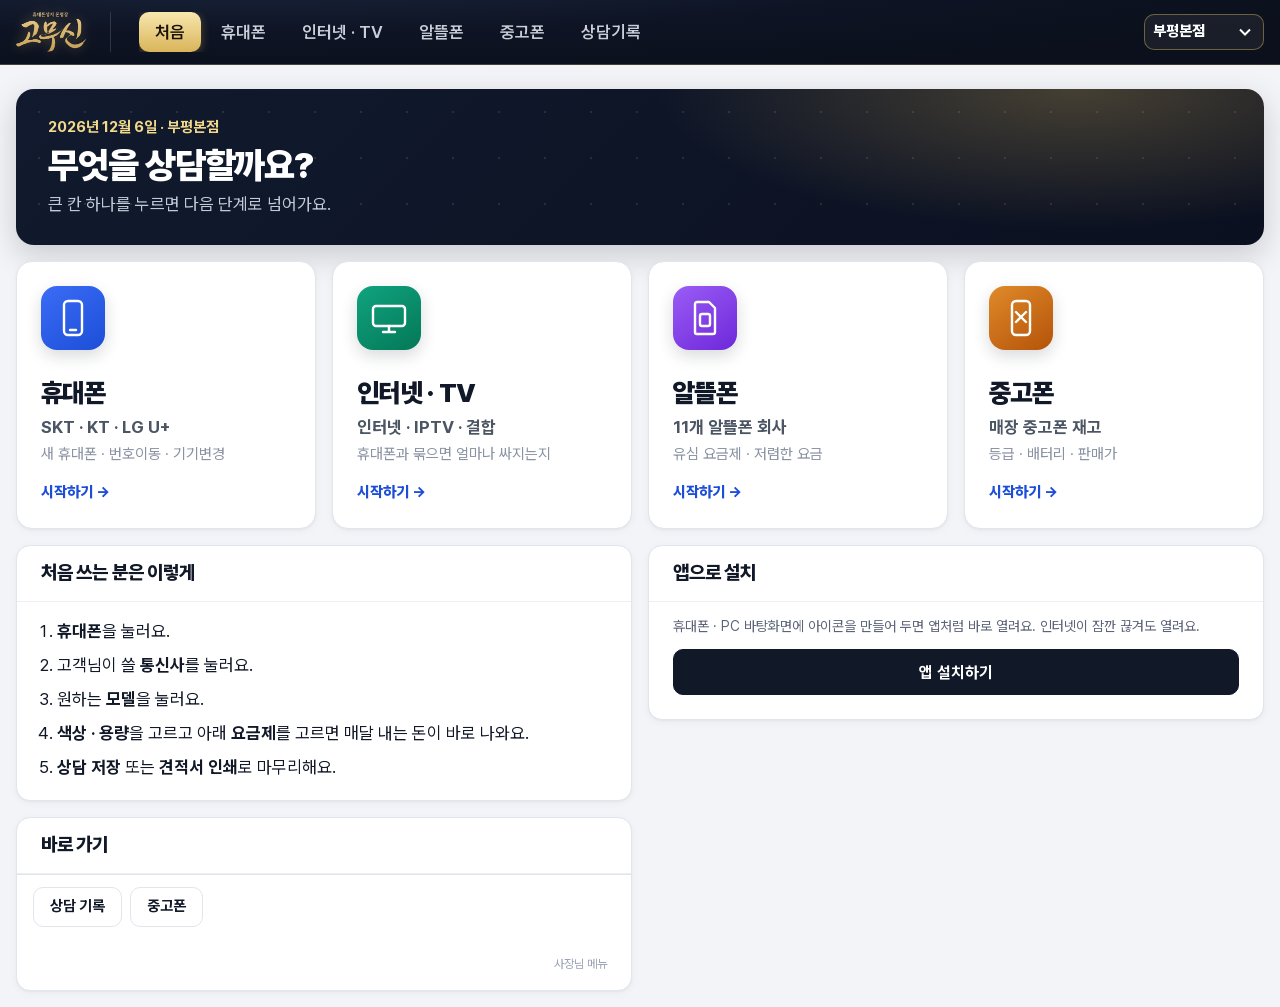
==== gomusin-consult/index.html @ d57dbf9d "상담: 최종 디자인 정리 (금액 색 통일 · 알뜰폰 카드 글씨 · 메뉴 별 겹침 · 모바일 단계) Co-Authored-By: Claude Opus 5.5 <noreply@anth" ====
<!doctype html>
<html lang="ko">
<head>
<meta charset="utf-8">
<meta name="viewport" content="width=device-width, initial-scale=1, viewport-fit=cover">
<title>고무신 상담</title>
<meta name="robots" content="noindex, nofollow, noarchive, noai, noimageai">
<link rel="icon" href="assets/favicon.svg" type="image/svg+xml">
<link rel="manifest" href="manifest.webmanifest">
<meta name="theme-color" content="#0E1424">
<meta name="apple-mobile-web-app-capable" content="yes">
<meta name="mobile-web-app-capable" content="yes">
<meta name="apple-mobile-web-app-title" content="고무신 상담">
<meta name="apple-mobile-web-app-status-bar-style" content="black-translucent">
<link rel="apple-touch-icon" href="assets/icons/apple-180.png">
<link rel="stylesheet" href="css/app.css?v=20261128b">
</head>
<body>
<header class="top"><div class="stars" id="stars" aria-hidden="true"></div>
  <div class="top-in">
    <a class="brand" href="#/home"><img src="assets/logo-gold.png" alt="고무신모바일"></a>
    <nav class="nav" id="nav"></nav>
    <div class="top-r">
      <span class="basetime" id="basetime"></span>
      <select id="store" aria-label="매장"></select>
    </div>
  </div>
</header>
<main id="app"></main>
<div id="print"></div>
<div id="toast"></div>
<script src="js/data.js?v=20261128b"></script>
<script src="js/core.js?v=20261128b"></script>
<script src="js/app.js?v=20261128b"></script>
</body>
</html>
---- gomusin-consult/css/app.css ----
/* =========================================================
   고무신 상담 · 디자인 규칙
   글자 크기는 6단계만 씁니다: 13 / 15 / 17 / 20 / 26 / 38
   간격은 4의 배수만 씁니다: 4 / 8 / 12 / 16 / 24 / 32
   줄 높이(입력 줄)는 모두 48px, 모서리는 8px
   ========================================================= */
@font-face { font-family: 'Pretendard Variable'; font-weight: 45 920; font-style: normal; font-display: swap; src: url('../assets/fonts/PretendardVariable.subset.woff2') format('woff2-variations'), url('../assets/fonts/PretendardVariable.subset.woff2') format('woff2'); }
:root {
  --fs-1: 13px; --fs-2: 15px; --fs-3: 17px; --fs-4: 20px; --fs-5: 26px; --fs-6: 38px;
  --s-1: 4px; --s-2: 8px; --s-3: 12px; --s-4: 16px; --s-5: 24px; --s-6: 32px;
  --row: 48px; --ctl: 40px; --cw: 256px; --cw-s: 124px; --radius: 8px; --label: 124px;
  --bg: #F2F4F7; --card: #FFFFFF; --line: #DCE1E8; --line-2: #EEF1F5;
  --text: #111827; --sub: #4B5563; --mute: #8A93A2;
  --blue: #1D4ED8; --blue-bg: #EAF0FF;
  --green: #047857; --green-bg: #E6F6EF;
  --red: #DC2626; --red-bg: #FDECEC;
  --ink: #111827;
  --focus: 0 0 0 3px rgba(29, 78, 216, .25);
}
* { box-sizing: border-box; }
html, body { margin: 0; }
body {
  font-family: 'Pretendard Variable', Pretendard, -apple-system, 'Apple SD Gothic Neo', 'Malgun Gothic', sans-serif;
  font-size: var(--fs-2); line-height: 1.45; color: var(--text); background: var(--bg);
  -webkit-font-smoothing: antialiased; word-break: keep-all;
}
button, input, select, textarea { font: inherit; color: inherit; }
button { cursor: pointer; }
.num { font-variant-numeric: tabular-nums; }
.hidden { display: none !important; }

/* ---------- 상단 ---------- */
.top { position: sticky; top: 0; z-index: 30; background: var(--ink); color: #fff; }
.top-in { max-width: 1440px; margin: 0 auto; display: flex; align-items: center; gap: var(--s-4); padding: 0 var(--s-4); height: 56px; }
.brand { display: flex; align-items: center; gap: var(--s-2); font-size: var(--fs-3); font-weight: 800; white-space: nowrap; color: #fff; text-decoration: none; }
.brand img { height: 28px; filter: invert(1) brightness(2); }
.nav { display: flex; gap: var(--s-1); overflow-x: auto; flex: 1; scrollbar-width: none; }
.nav::-webkit-scrollbar { display: none; }
.nav a { display: flex; align-items: center; height: 40px; padding: 0 var(--s-4); border-radius: var(--radius); color: #C9CED8; text-decoration: none; font-size: var(--fs-3); font-weight: 600; white-space: nowrap; }
.nav a:hover { color: #fff; background: rgba(255,255,255,.08); }
.nav a.on { color: var(--ink); background: #fff; }
.top-r { display: flex; align-items: center; gap: var(--s-2); }
.top-r select { height: 36px; border-radius: var(--radius); border: 1px solid #3A4150; background: #1F2633; color: #fff; padding: 0 var(--s-2); font-size: var(--fs-2); }
.basetime { font-size: var(--fs-1); color: #C9CED8; white-space: nowrap; }
.basetime b { color: #FCD34D; font-weight: 700; }

.wrap { max-width: 1440px; margin: 0 auto; padding: var(--s-4); }
.page-h { display: flex; align-items: center; justify-content: space-between; gap: var(--s-3); margin: 0 0 var(--s-4); flex-wrap: wrap; }
.page-h h1 { margin: 0; font-size: var(--fs-5); font-weight: 800; letter-spacing: -0.02em; }
.page-h .sub { color: var(--sub); font-size: var(--fs-2); }

/* ---------- 카드 ---------- */
.card { background: var(--card); border: 1px solid var(--line); border-radius: var(--radius); }
.card-h { display: flex; align-items: center; gap: var(--s-2); height: 52px; padding: 0 var(--s-4); border-bottom: 1px solid var(--line); }
.card-h h2 { margin: 0; font-size: var(--fs-4); font-weight: 800; letter-spacing: -0.01em; }
.card-h .r { margin-left: auto; display: flex; gap: var(--s-2); align-items: center; }
.badge { display: inline-flex; align-items: center; justify-content: center; min-width: 28px; height: 28px; padding: 0 var(--s-2); border-radius: 14px; font-size: var(--fs-2); font-weight: 800; color: #fff; }
.badge.a { background: var(--blue); } .badge.b { background: var(--green); } .badge.c { background: #6B7280; } .badge.t { background: var(--red); }

/* ---------- 선택 바 (통신사·가입유형·단말기·요금제) ---------- */
.pick { display: grid; grid-template-columns: repeat(4, minmax(0, 1fr)); gap: 0; margin-bottom: var(--s-4); }
.pick > div { padding: var(--s-3) var(--s-4); border-right: 1px solid var(--line); min-width: 0; }
.pick > div:last-child { border-right: 0; }
.pick .lb { height: 28px; display: flex; align-items: center; gap: var(--s-2); font-size: var(--fs-1); font-weight: 700; color: var(--sub); margin-bottom: var(--s-2); }
.step { display: inline-flex; width: 20px; height: 20px; border-radius: 10px; background: var(--ink); color: #fff; font-size: 12px; align-items: center; justify-content: center; font-weight: 800; }

.seg { display: flex; border: 1px solid var(--line); border-radius: var(--radius); overflow: hidden; background: #fff; }
.seg button { flex: 1; height: var(--ctl); border: 0; border-right: 1px solid var(--line); background: #fff; font-size: var(--fs-2); font-weight: 600; color: var(--sub); padding: 0 var(--s-2); white-space: nowrap; }
.seg button:last-child { border-right: 0; }
.seg button.on { background: var(--ink); color: #fff; }
.seg.sm button { height: 32px; font-size: var(--fs-1); }

.picker { display: flex; align-items: center; gap: var(--s-2); width: 100%; height: var(--ctl); padding: 0 var(--s-3); border: 1px solid var(--line); border-radius: var(--radius); background: #fff; text-align: left; }
.picker:hover { border-color: var(--blue); }
.picker .t { flex: 1; min-width: 0; font-size: var(--fs-3); font-weight: 700; overflow: hidden; text-overflow: ellipsis; white-space: nowrap; }
.picker .t.empty { color: var(--mute); font-weight: 500; }
.picker .v { font-size: var(--fs-2); color: var(--sub); white-space: nowrap; }
.picker::after { content: ''; width: 8px; height: 8px; border-right: 2px solid var(--sub); border-bottom: 2px solid var(--sub); transform: rotate(45deg) translate(-2px, -2px); flex: none; }

.locked { display: flex; align-items: center; height: var(--ctl); padding: 0 var(--s-3); border-radius: var(--radius); background: var(--bg); color: var(--sub); font-size: var(--fs-2); font-weight: 600; }

/* ---------- 상담 3단 ---------- */
.cols { display: grid; grid-template-columns: minmax(0, 1fr) minmax(0, 1fr) minmax(0, 1fr); gap: var(--s-4); align-items: start; }
.rows { padding: 0 var(--s-4); }
.row { display: flex; align-items: center; gap: var(--s-3); min-height: var(--row); border-bottom: 1px solid var(--line-2); }
.row:last-child { border-bottom: 0; }
.row .k { width: var(--label); flex: none; font-size: var(--fs-2); font-weight: 600; color: var(--sub); }
.row .k small { display: block; font-size: var(--fs-1); color: var(--mute); font-weight: 500; }
.row .v { flex: 1; min-width: 0; display: flex; align-items: center; justify-content: flex-end; gap: var(--s-2); font-size: var(--fs-3); font-weight: 700; text-align: right; }
.row .v.minus { color: var(--blue); }
.row .v.plus { color: var(--text); }
.row.sum { background: #F8FAFC; margin: 0 calc(var(--s-4) * -1); padding: 0 var(--s-4); }
.row.sum .k { color: var(--text); font-weight: 800; }
.row.big { min-height: 60px; }
.row.big .v { font-size: var(--fs-5); font-weight: 800; }
.row.big.a .v { color: var(--blue); }
.row.big.b .v { color: var(--green); }
.row.adv { display: none; }
.more-on .row.adv, .row.adv.used { display: flex; }

.in, .sel { height: var(--ctl); border: 1px solid var(--line); border-radius: var(--radius); background: #fff; padding: 0 var(--s-3); font-size: var(--fs-3); font-weight: 700; min-width: 0; }
.in { width: var(--cw); text-align: right; font-variant-numeric: tabular-nums; }
.sel { width: var(--cw); font-size: var(--fs-2); font-weight: 600; }
select.sel, .top-r select { -webkit-appearance: none; appearance: none; padding-right: 32px; background-image: url("data:image/svg+xml,%3Csvg xmlns='http://www.w3.org/2000/svg' width='12' height='8' viewBox='0 0 12 8'%3E%3Cpath d='M1 1.5l5 5 5-5' fill='none' stroke='%234B5563' stroke-width='2'/%3E%3C/svg%3E"); background-repeat: no-repeat; background-position: right 12px center; }
.top-r select { background-image: url("data:image/svg+xml,%3Csvg xmlns='http://www.w3.org/2000/svg' width='12' height='8' viewBox='0 0 12 8'%3E%3Cpath d='M1 1.5l5 5 5-5' fill='none' stroke='%23ffffff' stroke-width='2'/%3E%3C/svg%3E"); }
.row .seg { width: var(--cw); flex: none; }
.in.w-s, .sel.w-s { width: var(--cw-s); }
.in.manual { color: var(--blue); }
.selbtn { display: inline-flex; align-items: center; justify-content: space-between; gap: var(--s-2); text-align: left; cursor: pointer; white-space: nowrap; overflow: hidden; }
.selbtn { padding-right: 32px; background: #fff url("data:image/svg+xml,%3Csvg xmlns='http://www.w3.org/2000/svg' width='12' height='8' viewBox='0 0 12 8'%3E%3Cpath d='M1 1.5l5 5 5-5' fill='none' stroke='%234B5563' stroke-width='2'/%3E%3C/svg%3E") no-repeat right 12px center; text-overflow: ellipsis; }
.selbtn:hover { border-color: var(--blue); }
.in:focus, .sel:focus, .picker:focus, .seg button:focus-visible, .btn:focus-visible { outline: 0; box-shadow: var(--focus); border-color: var(--blue); }
.in.manual { background: #FFFBEB; border-color: #F2D27A; }
.in.minus { color: var(--blue); }
.won { font-size: var(--fs-2); color: var(--sub); font-weight: 600; }
.chk { display: inline-flex; align-items: center; gap: var(--s-2); font-size: var(--fs-2); font-weight: 600; color: var(--text); cursor: pointer; }
.chk input { width: 20px; height: 20px; accent-color: var(--ink); margin: 0; }

.more-btn { display: flex; align-items: center; justify-content: center; gap: var(--s-2); width: 100%; height: 44px; border: 0; border-top: 1px solid var(--line); background: #F8FAFC; color: var(--sub); font-size: var(--fs-2); font-weight: 700; border-radius: 0 0 var(--radius) var(--radius); }
.more-btn:hover { color: var(--text); }

/* ---------- 합계 ---------- */
.total { position: sticky; top: 72px; }
.hero { padding: var(--s-5) var(--s-4); text-align: center; border-bottom: 1px solid var(--line); }
.hero .lb { font-size: var(--fs-3); font-weight: 700; color: var(--sub); }
.hero .big { font-size: var(--fs-6); font-weight: 900; color: var(--red); letter-spacing: -0.02em; line-height: 1.2; margin-top: var(--s-1); }
.hero .big small { font-size: var(--fs-4); font-weight: 800; margin-left: 2px; }
.hero .eq { margin-top: var(--s-2); font-size: var(--fs-2); color: var(--sub); }
.hero .eq b { font-weight: 800; }
.hero .eq .a { color: var(--blue); } .hero .eq .b { color: var(--green); }
.subhead { padding: var(--s-3) var(--s-4) 0; font-size: var(--fs-1); font-weight: 800; color: var(--mute); letter-spacing: .04em; }
.cmp { display: grid; grid-template-columns: 1fr 1fr; gap: var(--s-2); padding: var(--s-3) var(--s-4) var(--s-4); }
.cmp button { border: 1px solid var(--line); border-radius: var(--radius); background: #fff; padding: var(--s-3); text-align: left; }
.cmp button.on { border-color: var(--ink); box-shadow: inset 0 0 0 1px var(--ink); }
.cmp .n { font-size: var(--fs-1); color: var(--sub); font-weight: 700; display: flex; align-items: center; gap: var(--s-1); }
.cmp .m { font-size: var(--fs-4); font-weight: 800; margin-top: var(--s-1); }
.cmp .d { font-size: var(--fs-1); color: var(--mute); margin-top: 2px; }
.tag { display: inline-flex; align-items: center; height: 20px; padding: 0 6px; border-radius: 4px; font-size: 12px; font-weight: 800; background: var(--red); color: #fff; }
.tag.g { background: var(--green); } .tag.k { background: var(--ink); } .tag.y { background: #F59E0B; }
.acts { display: grid; grid-template-columns: 1fr 1fr; gap: var(--s-2); padding: var(--s-4); border-top: 1px solid var(--line); }
.acts .btn.full { grid-column: 1 / -1; }

/* ---------- 버튼 ---------- */
.btn { display: inline-flex; align-items: center; justify-content: center; gap: var(--s-2); height: var(--ctl); padding: 0 var(--s-4); border-radius: var(--radius); border: 1px solid var(--line); background: #fff; font-size: var(--fs-2); font-weight: 700; color: var(--text); white-space: nowrap; text-decoration: none; }
.btn:hover { border-color: var(--sub); }
.btn.pri { background: var(--ink); border-color: var(--ink); color: #fff; }
.btn.blue { background: var(--blue); border-color: var(--blue); color: #fff; }
.btn.red { color: var(--red); }
.btn.xs { height: 24px; padding: 0 var(--s-2); font-size: 12px; margin-left: auto; border-radius: 6px; }
.btn.sm { height: 32px; padding: 0 var(--s-3); font-size: var(--fs-1); }
.btn.lg { height: 52px; font-size: var(--fs-3); }

/* ---------- 표 ---------- */
.tbl-wrap { overflow: auto; }
table.tbl { width: 100%; border-collapse: collapse; font-size: var(--fs-2); }
.tbl th { position: sticky; top: 0; z-index: 1; background: #F8FAFC; color: var(--sub); font-size: var(--fs-1); font-weight: 700; text-align: left; height: 40px; padding: 0 var(--s-3); border-bottom: 1px solid var(--line); white-space: nowrap; }
.tbl td { height: var(--row); padding: 0 var(--s-3); border-bottom: 1px solid var(--line-2); white-space: nowrap; }
.tbl th.r, .tbl td.r { text-align: right; font-variant-numeric: tabular-nums; }
.tbl td.b { font-weight: 700; }
.tbl td.blue { color: var(--blue); font-weight: 700; }
.tbl td.green { color: var(--green); font-weight: 700; }
.tbl tbody tr { cursor: pointer; }
.tbl tbody tr:hover { background: #F5F8FF; }
.tbl tbody tr.on { background: var(--blue-bg); }
.tbl.edit tbody tr { cursor: default; }
.tbl.edit tbody tr:hover { background: transparent; }
.tbl.edit td { padding: 0 var(--s-1); }
.tbl.edit input, .tbl.edit select { width: 100%; height: 36px; border: 1px solid transparent; border-radius: 6px; padding: 0 var(--s-2); background: transparent; font-size: var(--fs-2); }
.tbl.edit input:hover, .tbl.edit select:hover { border-color: var(--line); }
.tbl.edit input:focus, .tbl.edit select:focus { outline: 0; border-color: var(--blue); background: #fff; }
.tbl.edit input.r { text-align: right; font-variant-numeric: tabular-nums; }
.tbl.edit input.chg { background: #FFFBEB; border-color: #F2D27A; }

/* ---------- 모달 ---------- */
.modal-bg { position: fixed; inset: 0; z-index: 50; background: rgba(17,24,39,.5); display: flex; align-items: center; justify-content: center; padding: var(--s-4); }
.modal { background: #fff; border-radius: 12px; width: 100%; max-width: 1080px; max-height: calc(100vh - 32px); display: flex; flex-direction: column; overflow: hidden; }
.modal.sm { max-width: 560px; }
.modal-h { display: flex; align-items: center; gap: var(--s-3); height: 60px; padding: 0 var(--s-5); border-bottom: 1px solid var(--line); flex: none; }
.modal-h h3 { margin: 0; font-size: var(--fs-4); font-weight: 800; }
.modal-h .x { margin-left: auto; width: 40px; height: 40px; border: 0; background: transparent; font-size: 26px; line-height: 1; color: var(--sub); border-radius: var(--radius); }
.modal-h .x:hover { background: var(--bg); }
.modal-tools { display: flex; gap: var(--s-2); align-items: center; padding: var(--s-3) var(--s-5); border-bottom: 1px solid var(--line); flex-wrap: wrap; flex: none; }
.modal-tools .search { flex: 1; min-width: 180px; height: var(--ctl); border: 1px solid var(--line); border-radius: var(--radius); padding: 0 var(--s-3); font-size: var(--fs-2); }
.modal-b { flex: 1; min-height: 0; display: grid; grid-template-columns: minmax(0, 1fr) 320px; }
.modal-b.one { grid-template-columns: minmax(0, 1fr); }
.modal-b .tbl-wrap { max-height: calc(100vh - 220px); }
.modal-b .side { border-left: 1px solid var(--line); padding: var(--s-4) var(--s-5); overflow: auto; background: #FBFCFE; }
.modal-f { display: flex; gap: var(--s-2); justify-content: flex-end; padding: var(--s-3) var(--s-5); border-top: 1px solid var(--line); flex: none; }
.modal-p { padding: var(--s-5); overflow: auto; }

.spec h4 { margin: 0 0 var(--s-1); font-size: var(--fs-4); font-weight: 800; }
.spec .p { font-size: var(--fs-2); color: var(--sub); margin-bottom: var(--s-3); }
.spec dl { margin: 0; display: grid; grid-template-columns: 84px 1fr; }
.spec dt, .spec dd { margin: 0; padding: var(--s-2) 0; border-bottom: 1px solid var(--line-2); font-size: var(--fs-2); }
.spec dt { color: var(--sub); font-weight: 600; }
.spec dd { font-weight: 600; }
.empty-note { color: var(--mute); font-size: var(--fs-2); padding: var(--s-5) 0; text-align: center; }

/* 목록 모달 (결합·복지·카드) */
.list { display: flex; flex-direction: column; }
.li { display: flex; align-items: center; gap: var(--s-3); min-height: 64px; padding: var(--s-2) var(--s-5); border-bottom: 1px solid var(--line-2); text-align: left; background: #fff; border-left: 0; border-right: 0; border-top: 0; width: 100%; }
.li:hover { background: #F5F8FF; }
.li.on { background: var(--blue-bg); }
.li .nm { font-size: var(--fs-3); font-weight: 700; }
.li .ds { font-size: var(--fs-1); color: var(--sub); margin-top: 2px; white-space: pre-line; }
.li .am { margin-left: auto; font-size: var(--fs-3); font-weight: 800; color: var(--blue); white-space: nowrap; }

/* ---------- 상담 기록 / 관리 ---------- */
.grid2 { display: grid; grid-template-columns: 240px minmax(0, 1fr); gap: var(--s-4); align-items: start; }
.side-nav { display: flex; flex-direction: column; padding: var(--s-2); }
.side-nav button { height: 44px; border: 0; background: transparent; text-align: left; padding: 0 var(--s-3); border-radius: var(--radius); font-size: var(--fs-2); font-weight: 600; color: var(--sub); }
.side-nav button.on { background: var(--ink); color: #fff; }
.side-nav button:hover:not(.on) { background: var(--bg); color: var(--text); }
.help { padding: var(--s-3) var(--s-4); font-size: var(--fs-2); color: var(--sub); background: #F8FAFC; border-bottom: 1px solid var(--line); }
.help b { color: var(--text); }
.bar { display: flex; gap: var(--s-2); align-items: center; padding: var(--s-3) var(--s-4); border-bottom: 1px solid var(--line); flex-wrap: wrap; }
.bar .grow { flex: 1; }
.field { display: flex; flex-direction: column; gap: var(--s-1); }
.field label { font-size: var(--fs-1); color: var(--sub); font-weight: 700; }
.field input, .field select, .field textarea { height: var(--ctl); border: 1px solid var(--line); border-radius: var(--radius); padding: 0 var(--s-3); font-size: var(--fs-2); background: #fff; }
.field textarea { height: 80px; padding: var(--s-2) var(--s-3); resize: vertical; }
.form { display: grid; grid-template-columns: 1fr 1fr; gap: var(--s-3); }
.form .full { grid-column: 1 / -1; }

/* 유선 */
.wired-cols { display: grid; grid-template-columns: minmax(0, 1.2fr) minmax(0, 1fr); gap: var(--s-4); align-items: start; }
.vs { display: grid; grid-template-columns: 1fr 1fr; border-bottom: 1px solid var(--line); }
.vs > div { padding: var(--s-5) var(--s-4); text-align: center; }
.vs > div + div { border-left: 1px solid var(--line); background: #FFF7F7; }
.vs .lb { font-size: var(--fs-2); color: var(--sub); font-weight: 700; }
.vs .m { font-size: var(--fs-5); font-weight: 900; margin-top: var(--s-1); }
.vs > div + div .m { color: var(--red); }

/* 하단 고정 합계 (휴대폰) */
.mbar { display: none; }

/* 토스트 */
#toast { position: fixed; left: 50%; bottom: 24px; transform: translateX(-50%) translateY(20px); background: var(--ink); color: #fff; padding: var(--s-3) var(--s-5); border-radius: var(--radius); font-size: var(--fs-2); font-weight: 600; opacity: 0; pointer-events: none; transition: .2s; z-index: 80; }
#toast.on { opacity: 1; transform: translateX(-50%) translateY(0); }

/* 인쇄용 견적서 */
#print { display: none; }

/* ---------- 단계 표시 · 도움말 ---------- */
.steps { display: flex; gap: var(--s-2); list-style: none; margin: 0 0 var(--s-4); padding: 0; flex-wrap: wrap; }
.steps li { display: flex; }
.steps li > * { display: inline-flex; align-items: center; gap: var(--s-2); height: 36px; padding: 0 var(--s-3) 0 var(--s-1); border-radius: 18px; background: #fff; border: 1px solid var(--line); color: var(--mute); font-size: var(--fs-2); font-weight: 700; text-decoration: none; }
.steps .no { display: inline-flex; align-items: center; justify-content: center; width: 28px; height: 28px; border-radius: 14px; background: var(--line-2); color: var(--mute); font-size: var(--fs-1); font-weight: 800; }
.steps li.done > * { color: var(--sub); }
.steps li.done .no { background: var(--green); color: #fff; }
.steps li.done a:hover { border-color: var(--sub); }
.steps li.on > * { border-color: var(--ink); color: var(--text); }
.steps li.on .no { background: var(--ink); color: #fff; }
.hint { display: flex; gap: var(--s-3); align-items: flex-start; margin: var(--s-4) 0; padding: var(--s-3) var(--s-4); border-radius: var(--radius); background: #FFFBEB; border: 1px solid #F2D27A; font-size: var(--fs-2); color: #5B4A12; }
.hint .hl { flex: none; display: inline-flex; align-items: center; height: 24px; padding: 0 var(--s-2); border-radius: 12px; background: #F59E0B; color: #fff; font-size: var(--fs-1); }
.hint span b { color: #3D300A; }
.search { height: var(--ctl); border: 1px solid var(--line); border-radius: var(--radius); padding: 0 var(--s-3); font-size: var(--fs-2); background: #fff; }
.cnote { font-size: var(--fs-1); color: var(--mute); margin-top: var(--s-1); text-align: center; }
.cnote.l { text-align: left; }

/* ---------- 처음 화면 ---------- */
.home-h { display: flex; align-items: flex-end; justify-content: space-between; gap: var(--s-4); margin: var(--s-2) 0 var(--s-5); flex-wrap: wrap; }
.home-h .date, .guide-h .date { font-size: var(--fs-2); font-weight: 700; color: var(--sub); }
.home-h h1 { margin: var(--s-1) 0 0; font-size: var(--fs-6); font-weight: 900; letter-spacing: -0.03em; line-height: 1.15; }
.home-h .sub { color: var(--sub); font-size: var(--fs-3); }
.home-tiles { display: grid; grid-template-columns: repeat(4, minmax(0, 1fr)); gap: var(--s-4); }
.tile { display: flex; flex-direction: column; min-height: 260px; padding: var(--s-5); border-radius: 12px; background: #fff; border: 1px solid var(--line); color: var(--text); text-decoration: none; transition: transform .12s, box-shadow .12s; }
.tile:hover { transform: translateY(-2px); box-shadow: 0 8px 24px rgba(17,24,39,.08); border-color: var(--ink); }
.tile .ic { width: 64px; height: 64px; border-radius: 16px; display: flex; align-items: center; justify-content: center; color: #fff; }
.tile.t-p .ic { background: var(--blue); } .tile.t-w .ic { background: var(--green); } .tile.t-m .ic { background: #7C3AED; } .tile.t-u .ic { background: #B45309; }
.tile .tt { margin-top: var(--s-5); font-size: var(--fs-5); font-weight: 900; letter-spacing: -0.02em; }
.tile .s1 { margin-top: var(--s-1); font-size: var(--fs-3); font-weight: 700; color: var(--sub); }
.tile .s2 { margin-top: var(--s-1); font-size: var(--fs-2); color: var(--mute); }
.tile .go { margin-top: auto; padding-top: var(--s-4); font-size: var(--fs-2); font-weight: 800; color: var(--blue); }
.home-low { display: grid; grid-template-columns: minmax(0, 1fr) minmax(0, 1fr); gap: var(--s-4); margin-top: var(--s-4); align-items: start; }
.howto { margin: 0; padding: var(--s-3) var(--s-4) var(--s-4) 40px; font-size: var(--fs-3); line-height: 2; }
.notes { padding: var(--s-2) var(--s-4); }
.note-i { display: flex; gap: var(--s-3); padding: var(--s-2) 0; border-bottom: 1px solid var(--line-2); font-size: var(--fs-2); }
.note-i:last-child { border-bottom: 0; }
.note-i .d { flex: none; font-weight: 800; color: var(--blue); }
.quick { display: flex; gap: var(--s-2); padding: var(--s-3) var(--s-4); border-top: 1px solid var(--line); }

/* ---------- 통신사 고르기 ---------- */
.car-grid { display: grid; grid-template-columns: repeat(4, minmax(0, 1fr)); gap: var(--s-4); }
.car-grid.mv { grid-template-columns: repeat(4, minmax(0, 1fr)); }
.car { display: flex; flex-direction: column; justify-content: center; align-items: center; min-height: 340px; padding: var(--s-5); border-radius: 12px; background: #fff; border: 2px solid var(--line); color: var(--text); text-decoration: none; text-align: center; transition: transform .12s, box-shadow .12s; }
.car-grid.mv .car { min-height: 160px; }
.car:hover { transform: translateY(-2px); box-shadow: 0 8px 24px rgba(17,24,39,.08); }
.car .nm { font-size: 48px; font-weight: 900; letter-spacing: -0.03em; line-height: 1.1; }
.car-grid.mv .car .nm { font-size: var(--fs-5); }
.car .ds { margin-top: var(--s-3); font-size: var(--fs-2); color: var(--sub); font-weight: 600; }
.car .go { margin-top: var(--s-4); font-size: var(--fs-2); font-weight: 800; color: var(--mute); }
.car.c-skt { border-top: 8px solid #E8473B; } .car.c-skt:hover { border-color: #E8473B; }
.car.c-kt { border-top: 8px solid #111827; } .car.c-kt:hover { border-color: #111827; }
.car.c-lgu { border-top: 8px solid #D6006F; } .car.c-lgu:hover { border-color: #D6006F; }
.car.c-mvno, .car.c-mv { border-top: 8px solid #7C3AED; background: #FAF7FF; } .car.c-mvno:hover, .car.c-mv:hover { border-color: #7C3AED; }
.cbadge { display: inline-flex; align-items: center; height: 32px; padding: 0 var(--s-3); border-radius: var(--radius); color: #fff; font-size: var(--fs-3); font-weight: 800; vertical-align: middle; margin-right: var(--s-2); }
.cbadge.c-skt { background: #E8473B; } .cbadge.c-kt { background: #111827; } .cbadge.c-lgu { background: #D6006F; } .cbadge.c-mv { background: #7C3AED; }

/* ---------- 모델 목록 ---------- */
.tools-r { display: flex; gap: var(--s-2); align-items: center; flex-wrap: wrap; }
.tools-r .search { width: 240px; }
.seg.mk { width: auto; } .seg.mk button { padding: 0 var(--s-3); }
.mgrid { display: grid; grid-template-columns: repeat(auto-fill, minmax(220px, 1fr)); gap: var(--s-3); }
.mcard { position: relative; background: #fff; border: 1px solid var(--line); border-radius: 12px; transition: box-shadow .12s, border-color .12s; }
.mcard:hover { border-color: var(--ink); box-shadow: 0 6px 20px rgba(17,24,39,.08); }
.mlink { display: flex; flex-direction: column; height: 100%; padding: var(--s-4); color: var(--text); text-decoration: none; }
.mimg { height: 148px; display: flex; align-items: center; justify-content: center; background: #F6F7F9; border-radius: var(--radius); margin-bottom: var(--s-3); }
.mimg .ph { height: 128px; width: auto !important; }
.mimg .ph-img { max-height: 132px; object-fit: contain; }
.mtags { display: flex; gap: var(--s-1); min-height: 20px; }
.mn { margin-top: var(--s-2); font-size: var(--fs-3); font-weight: 800; line-height: 1.3; }
.mp { margin-top: var(--s-1); font-size: var(--fs-2); font-weight: 700; }
.msub { font-size: var(--fs-1); font-weight: 700; color: var(--blue); }
.ms { margin-top: var(--s-1); font-size: var(--fs-1); color: var(--sub); }
.dots { display: flex; align-items: center; gap: 4px; margin-top: auto; padding-top: var(--s-3); }
.dots i { width: 16px; height: 16px; border-radius: 8px; border: 1px solid rgba(0,0,0,.18); }
.dots span { margin-left: 4px; font-size: var(--fs-1); color: var(--mute); }
.fav { position: absolute; top: 20px; right: 20px; width: 36px; height: 36px; border-radius: 18px; border: 1px solid var(--line); background: #fff; color: #CBD2DC; font-size: 18px; line-height: 1; }
.fav.on { color: #F59E0B; border-color: #F2D27A; background: #FFFBEB; }

/* ---------- 구매 안내서 ---------- */
.guide { margin-bottom: var(--s-4); }
.guide-h { display: flex; align-items: center; gap: var(--s-3); padding: var(--s-4) var(--s-5); border-bottom: 1px solid var(--line); flex-wrap: wrap; }
.guide-h h1 { margin: 2px 0 0; font-size: var(--fs-5); font-weight: 900; letter-spacing: -0.02em; }
.guide-h .r { margin-left: auto; display: flex; gap: var(--s-2); align-items: center; }
.guide-h .r .cbadge { margin: 0; }
.guide-b { display: grid; grid-template-columns: 72px 300px minmax(0, 1fr); gap: var(--s-5); padding: var(--s-5); }
.sw { display: flex; flex-direction: column; gap: var(--s-2); align-items: center; }
.sw-l { font-size: var(--fs-1); font-weight: 800; color: var(--mute); }
.sw button { width: 52px; height: 52px; border-radius: 26px; border: 2px solid transparent; background: #fff; padding: 4px; }
.sw button i { display: block; width: 100%; height: 100%; border-radius: 50%; border: 1px solid rgba(0,0,0,.18); }
.sw button.on { border-color: var(--ink); }
.gimg { display: flex; flex-direction: column; align-items: center; justify-content: center; background: #F6F7F9; border-radius: 12px; padding: var(--s-5) var(--s-3); min-height: 340px; }
.gimg .ph { height: 272px; width: auto !important; }
.gimg .ph-img { max-width: 100%; max-height: 280px; object-fit: contain; }
.cname { margin-top: var(--s-3); font-size: var(--fs-4); font-weight: 800; }
.ginfo .mk { font-size: var(--fs-2); color: var(--sub); font-weight: 600; }
.ginfo h2 { margin: var(--s-1) 0 var(--s-4); font-size: var(--fs-6); font-weight: 900; letter-spacing: -0.03em; line-height: 1.15; }
.ginfo .lb { font-size: var(--fs-1); font-weight: 800; color: var(--mute); margin-bottom: var(--s-2); }
.caps { display: flex; gap: var(--s-2); flex-wrap: wrap; }
.caps button { display: flex; flex-direction: column; align-items: flex-start; justify-content: center; min-width: 136px; height: 60px; padding: 0 var(--s-4); border: 1px solid var(--line); border-radius: var(--radius); background: #fff; text-align: left; }
.caps button b { font-size: var(--fs-3); font-weight: 800; }
.caps button span { font-size: var(--fs-1); color: var(--sub); }
.caps button.on { border-color: var(--ink); box-shadow: inset 0 0 0 1px var(--ink); background: #F8FAFC; }
.gprice { display: flex; align-items: baseline; gap: var(--s-3); flex-wrap: wrap; margin: var(--s-4) 0 var(--s-1); }
.gprice > span:first-child { font-size: var(--fs-2); color: var(--sub); font-weight: 700; }
.gprice b { font-size: var(--fs-5); font-weight: 900; }
.gprice .gsub { font-size: var(--fs-2); color: var(--blue); font-weight: 700; }
.spec-t { width: 100%; border-collapse: collapse; margin-top: var(--s-4); font-size: var(--fs-2); }
@media (min-width: 1181px) { .spec-t tbody { display: grid; grid-template-columns: 1fr 1fr; column-gap: var(--s-4); } .spec-t tr { display: flex; } .spec-t th { flex: none; } .spec-t td { flex: 1; } }
.spec-t th, .spec-t td { text-align: left; padding: var(--s-2) var(--s-3); border-top: 1px solid var(--line-2); vertical-align: top; }
.spec-t th { width: 120px; color: var(--sub); font-weight: 700; background: #FAFBFC; white-space: nowrap; }
.spec-t td { font-weight: 600; }
.gtools { display: flex; border-top: 1px solid var(--line); }
.gtools .gtool { flex: 1 1 0; min-width: 0; }
.gtool { display: flex; align-items: center; justify-content: center; gap: var(--s-2); height: 56px; border: 0; border-right: 1px solid var(--line); background: #fff; font-size: var(--fs-2); font-weight: 700; color: var(--text); }
.gtool:last-child { border-right: 0; }
.gtool:hover { background: #F5F8FF; color: var(--blue); }
.gtabs { display: flex; gap: 0; border-bottom: 2px solid var(--ink); margin-top: var(--s-5); }
.gtabs button { flex: 1; max-width: 240px; height: 52px; border: 1px solid var(--line); border-bottom: 0; background: #fff; font-size: var(--fs-3); font-weight: 800; color: var(--sub); border-radius: var(--radius) var(--radius) 0 0; margin-right: -1px; }
.gtabs button.on { background: var(--ink); border-color: var(--ink); color: #fff; }
.planbar { display: grid; grid-template-columns: auto minmax(0, 420px) minmax(0, 1fr); gap: var(--s-4); align-items: center; padding: var(--s-3) var(--s-4); margin: var(--s-4) 0 0; }
.planbar .lb { display: flex; align-items: center; gap: var(--s-2); font-size: var(--fs-2); font-weight: 800; }
.planbar .pb-n { font-size: var(--fs-2); color: var(--sub); }
.ptbl td.best { color: var(--green); font-weight: 800; background: var(--green-bg); }
.ptbl td.red { color: var(--red); }
.ptbl th { height: 52px; line-height: 1.3; }

/* 인터넷 · TV 회사 버튼 */
.car-row { display: grid; grid-template-columns: repeat(3, minmax(0, 1fr)); gap: var(--s-2); padding: var(--s-3); }
.car-b { height: 64px; border: 2px solid var(--line); border-radius: var(--radius); background: #fff; font-size: var(--fs-4); font-weight: 900; color: var(--sub); }
.car-b.on.c-kt { border-color: #111827; color: #111827; box-shadow: inset 0 -6px 0 #111827; }
.car-b.on.c-skt { border-color: #E8473B; color: #C9352A; box-shadow: inset 0 -6px 0 #E8473B; }
.car-b.on.c-lgu { border-color: #D6006F; color: #B0005C; box-shadow: inset 0 -6px 0 #D6006F; }

@media (max-width: 1180px) {
  .home-tiles, .car-grid, .car-grid.mv { grid-template-columns: repeat(2, minmax(0, 1fr)); }
  .car { min-height: 200px; }
  .guide-b { grid-template-columns: 64px 240px minmax(0, 1fr); gap: var(--s-4); }
  .gimg .ph { height: 220px; }
  .ginfo h2 { font-size: var(--fs-5); }
  .planbar { grid-template-columns: auto minmax(0, 1fr); }
  .planbar .pb-n { grid-column: 1 / -1; }
}
@media (max-width: 760px) {
  .home-h h1 { font-size: var(--fs-5); }
  .home-tiles { grid-template-columns: 1fr 1fr; gap: var(--s-2); }
  .tile { min-height: 180px; padding: var(--s-4); }
  .tile .ic { width: 48px; height: 48px; border-radius: 12px; }
  .tile .tt { margin-top: var(--s-3); font-size: var(--fs-4); }
  .tile .s2 { display: none; }
  .home-low { grid-template-columns: 1fr; }
  .car-grid, .car-grid.mv { grid-template-columns: 1fr 1fr; gap: var(--s-2); }
  .car { min-height: 150px; padding: var(--s-4); }
  .car .nm { font-size: var(--fs-5); }
  .car-grid.mv .car .nm { font-size: var(--fs-3); }
  .tools-r, .tools-r .search { width: 100%; }
  .seg.mk { overflow-x: auto; width: 100%; } .seg.mk button { flex: none; }
  .mgrid { grid-template-columns: 1fr 1fr; gap: var(--s-2); }
  .mlink { padding: var(--s-3); }
  .mimg { height: 120px; } .mimg .ph { height: 104px; }
  .fav { top: 14px; right: 14px; width: 32px; height: 32px; }
  .guide-h { padding: var(--s-3) var(--s-4); }
  .guide-h h1 { font-size: var(--fs-4); }
  .guide-b { grid-template-columns: 56px minmax(0, 1fr); padding: var(--s-4); gap: var(--s-3); }
  .ginfo { grid-column: 1 / -1; }
  .gimg { min-height: 260px; }
  .gimg .ph { height: 200px; }
  .sw button { width: 44px; height: 44px; }
  .ginfo h2 { font-size: var(--fs-5); }
  .caps button { min-width: 0; flex: 1; padding: 0 var(--s-3); }
  .spec-t th { width: 92px; }
  .gtools { flex-wrap: wrap; } .gtools .gtool { flex: 1 1 33%; }
  .gtool { flex-direction: column; gap: 2px; height: 64px; font-size: var(--fs-1); border-bottom: 1px solid var(--line); }
  .gtabs button { font-size: var(--fs-2); }
  .planbar { grid-template-columns: 1fr; gap: var(--s-2); }
  .steps li > * { height: 32px; font-size: var(--fs-1); }
  .steps .no { width: 24px; height: 24px; }
  .car-b { height: 52px; font-size: var(--fs-3); }
}

/* =========================================================
   화면 크기별
   ========================================================= */
@media (max-width: 1180px) {
  .cols { grid-template-columns: minmax(0, 1fr) minmax(0, 1fr); }
  .cols > .total-card { grid-column: 1 / -1; }
  .total { position: static; }
  .total .grid-t { display: grid; grid-template-columns: minmax(0, 1fr) minmax(0, 1fr); }
  .total .grid-t > div + div { border-left: 1px solid var(--line); }
  .pick { grid-template-columns: 1fr 1fr; }
  .pick > div:nth-child(2) { border-right: 0; }
  .pick > div:nth-child(-n+2) { border-bottom: 1px solid var(--line); }
  .modal-b { grid-template-columns: minmax(0, 1fr) 280px; }
}
@media (max-width: 760px) {
  :root { --label: 104px; }
  .wrap { padding: var(--s-3) var(--s-3) 96px; }
  .top-in { height: auto; flex-wrap: wrap; padding: var(--s-2) var(--s-3); gap: var(--s-2); }
  .brand { order: 1; }
  .top-r { order: 2; margin-left: auto; }
  .nav { order: 3; flex-basis: 100%; }
  .nav a { height: 36px; padding: 0 var(--s-3); font-size: var(--fs-2); }
  .basetime { display: none; }
  .cols { grid-template-columns: minmax(0, 1fr); gap: var(--s-3); }
  .total .grid-t { grid-template-columns: minmax(0, 1fr); }
  .total .grid-t > div + div { border-left: 0; border-top: 1px solid var(--line); }
  .pick { grid-template-columns: minmax(0, 1fr); }
  .pick > div { border-right: 0 !important; border-bottom: 1px solid var(--line); }
  .pick > div:last-child { border-bottom: 0; }
  :root { --cw: 212px; --cw-s: 102px; }
  .page-h h1 { font-size: var(--fs-4); }
  .modal-bg { padding: 0; align-items: stretch; }
  .modal { max-height: 100vh; border-radius: 0; }
  .modal-b { grid-template-columns: minmax(0, 1fr); }
  .modal-b .side { display: none; }
  .modal-b .tbl-wrap { max-height: none; }
  .modal-h, .modal-tools, .modal-f, .li { padding-left: var(--s-4); padding-right: var(--s-4); }
  .tbl th, .tbl td { padding: 0 var(--s-2); }
  .hide-m { display: none; }
  .grid2, .wired-cols { grid-template-columns: minmax(0, 1fr); }
  .side-nav { flex-direction: row; overflow-x: auto; }
  .side-nav button { white-space: nowrap; flex: none; }
  .form { grid-template-columns: 1fr; }
  .mbar { display: flex; position: fixed; left: 0; right: 0; bottom: 0; z-index: 40; background: var(--ink); color: #fff; align-items: center; gap: var(--s-3); padding: var(--s-3) var(--s-4); padding-bottom: calc(var(--s-3) + env(safe-area-inset-bottom)); }
  .mbar .lb { font-size: var(--fs-1); color: #C9CED8; }
  .mbar .m { font-size: var(--fs-5); font-weight: 900; color: #FCA5A5; line-height: 1.1; }
  .mbar .btn { margin-left: auto; }
}

@media print {
  body { background: #fff; }
  .top, .wrap, .mbar, .modal-bg, #toast { display: none !important; }
  #print { display: block; padding: 0; font-size: 12px; color: #000; }
  #print h1 { font-size: 20px; margin: 0 0 4px; }
  #print .meta { font-size: 11px; color: #444; margin-bottom: 12px; }
  #print table { width: 100%; border-collapse: collapse; margin-bottom: 10px; }
  #print th, #print td { border: 1px solid #999; padding: 5px 8px; text-align: left; }
  #print td.r { text-align: right; }
  #print th { background: #f0f0f0; width: 30%; }
  #print .tot { font-size: 18px; font-weight: 800; }
  #print .note { font-size: 10px; color: #444; white-space: pre-line; }
  @page { size: A4; margin: 14mm; }
}

/* ---------- 모델 미선택 안내서 + 모델 선택 창 ---------- */
.pick-empty { display: flex; flex-direction: column; align-items: center; justify-content: center; gap: var(--s-3); width: calc(100% - 2 * var(--s-4)); margin: var(--s-4); min-height: 280px; border: 2px dashed var(--line); border-radius: var(--radius); background: #F8F9FB; color: #B4BBC6; cursor: pointer; }
.pick-empty:hover { border-color: var(--blue); color: var(--blue); }
.pick-empty b { font-size: var(--fs-5); font-weight: 800; color: #9AA2AF; }
.pick-empty:hover b { color: var(--blue); }
.pick-empty small { font-size: var(--fs-2); color: var(--mute); }
.gimg[data-act] { cursor: pointer; }
.mtbl td, .mtbl th { height: var(--row); }
.mtbl tbody tr { cursor: pointer; }
.mtbl .c-fav { width: 44px; padding-right: 0; }
.sfav { width: 32px; height: 32px; border-radius: 16px; border: 1px solid var(--line); background: #fff; color: #CBD2DC; font-size: 16px; line-height: 1; }
.sfav.on { color: #F59E0B; border-color: #F2D27A; background: #FFFBEB; }
.dots.sm { display: inline-flex; gap: 3px; margin: 0; padding: 0; }
.dots.sm i { width: 14px; height: 14px; border-radius: 7px; }
.mtbl .tag { margin-left: 4px; vertical-align: 1px; }
@media (max-width: 760px) {
  .pick-empty { min-height: 220px; }
  .pick-empty b { font-size: var(--fs-4); }
  .modal-tools .seg.mk { overflow-x: auto; width: 100% !important; }
  .modal-tools .seg.mk button { flex: none; }
}

/* ---------- 단말기 선택 창 ---------- */
.modal.dp-modal { width: min(1080px, 100%); }
.dp { display: grid; grid-template-columns: 112px minmax(0, 1fr); min-height: 0; flex: 1; }
.dp-tabs { display: flex; flex-direction: column; border-right: 1px solid var(--line); background: #F6F7F9; }
.dp-tabs button { height: 56px; border: 0; border-bottom: 1px solid var(--line); background: transparent; font-size: var(--fs-2); font-weight: 700; color: var(--sub); text-align: left; padding: 0 var(--s-4); line-height: 1.25; }
.dp-tabs button.on { background: var(--ink); color: #fff; }
.dp-main { display: flex; flex-direction: column; min-width: 0; min-height: 0; }
.dp-top { display: flex; gap: var(--s-2); align-items: center; flex-wrap: wrap; padding: var(--s-3) var(--s-4); border-bottom: 1px solid var(--line); }
.dp-top .sel { width: 168px; flex: none; }
.dp-top .search { flex: 1; min-width: 160px; height: var(--ctl); border: 1px solid var(--line); border-radius: var(--radius); padding: 0 var(--s-3); font-size: var(--fs-2); }
.dp-head, .dp-row { display: grid; grid-template-columns: minmax(0, 1fr) 112px 132px 168px 48px; align-items: center; gap: var(--s-2); padding: 0 var(--s-4); }
.dp-head { height: 40px; border-bottom: 1px solid var(--line); background: #FBFCFE; font-size: var(--fs-1); font-weight: 700; color: var(--sub); }
.dp-list { overflow: auto; max-height: calc(100vh - 240px); }
.dp-row { min-height: 64px; border-bottom: 1px solid var(--line-2); cursor: pointer; }
.dp-row:hover { background: #F7F9FC; }
.dp-row.on { background: var(--blue-bg); }
.dp-name { display: flex; align-items: center; gap: var(--s-3); min-width: 0; }
.dp-name b { display: block; font-size: var(--fs-2); font-weight: 700; line-height: 1.35; }
.dp-name small { display: block; font-size: var(--fs-1); color: var(--mute); margin-top: 2px; }
.dp-row .b { font-size: var(--fs-2); font-weight: 700; }
.dp-plan { font-size: var(--fs-1); color: var(--sub); line-height: 1.3; }
.dp-sub { display: flex; flex-direction: column; align-items: flex-end; font-size: var(--fs-1); line-height: 1.4; }
.dp-sub b { font-weight: 700; } .dp-sub small { color: var(--mute); font-size: 12px; }
.blue { color: var(--blue); } .pink { color: #DB2777; }
.dp-head .r, .dp-row .r { text-align: right; } .dp-head .c, .dp-row .c { text-align: center; }
.dp-spec { width: 36px; height: 36px; border-radius: var(--radius); border: 1px solid var(--line); background: #fff; color: var(--sub); display: inline-flex; align-items: center; justify-content: center; }
.dp-spec.on { background: var(--ink); color: #fff; border-color: var(--ink); }
.dp-specs { display: grid; grid-template-columns: repeat(auto-fill, minmax(240px, 1fr)); gap: var(--s-1) var(--s-4); padding: var(--s-3) var(--s-4) var(--s-3) 64px; background: #F8F9FB; border-bottom: 1px solid var(--line); }
.dp-specs div { display: flex; gap: var(--s-2); font-size: var(--fs-1); line-height: 1.5; }
.dp-specs span { flex: none; width: 72px; color: var(--mute); } .dp-specs b { font-weight: 600; }
@media (max-width: 760px) {
  .dp { grid-template-columns: 76px minmax(0, 1fr); }
  .dp-tabs button { height: 52px; padding: 0 var(--s-2); font-size: var(--fs-1); }
  .dp-top { padding: var(--s-2); } .dp-top .sel { width: 128px; }
  .dp-head, .dp-row { grid-template-columns: minmax(0, 1fr) 80px 104px 40px; padding: 0 var(--s-2); gap: var(--s-1); }
  .dp-name { gap: var(--s-2); } .dp-name .sfav { width: 28px; height: 28px; flex: none; }
  .hide-s { display: none; }
  .dp-list { max-height: calc(100vh - 170px); }
  .dp-specs { padding-left: var(--s-3); grid-template-columns: 1fr; }
}

/* ---------- 상단 매장 이름 + 떨어지는 별 ---------- */
.top { overflow: hidden; }
.top-in { position: relative; z-index: 1; height: 64px; gap: var(--s-5); }
.brand { gap: var(--s-3); padding-right: var(--s-5); margin-right: var(--s-1); border-right: 1px solid rgba(255,255,255,.14); }
.brand img { height: 34px; filter: drop-shadow(0 0 6px rgba(240,200,120,.35)); }
.brand-t { display: flex; flex-direction: column; line-height: 1.1; }
.brand-t b { font-size: 19px; font-weight: 800; letter-spacing: -0.2px;
  background: linear-gradient(100deg, #E9C67E 0%, #FFF1C9 22%, #D6A852 45%, #F7E2A8 60%, #C9963E 100%);
  background-size: 220% 100%; -webkit-background-clip: text; background-clip: text; color: transparent; animation: goldShine 5s linear infinite; }
.brand-t small { margin-top: 3px; font-size: 12px; font-weight: 600; letter-spacing: 3px; color: #B8BFCC; }
@keyframes goldShine { 0% { background-position: 100% 0; } 100% { background-position: -120% 0; } }
.stars { position: absolute; inset: 0; pointer-events: none; z-index: 0; }
.stars i { position: absolute; top: -10px; width: 3px; height: 3px; border-radius: 50%; background: #FFF6D8;
  box-shadow: 0 0 6px 2px rgba(255,226,150,.8); opacity: 0; animation: starFall linear infinite; }
.stars i.big::before, .stars i.big::after { content: ''; position: absolute; left: 50%; top: 50%; background: rgba(255,240,200,.9); transform: translate(-50%, -50%); }
.stars i.big::before { width: 13px; height: 1px; } .stars i.big::after { width: 1px; height: 13px; }
@keyframes starFall {
  0% { transform: translateY(0) scale(.6); opacity: 0; }
  12% { opacity: 1; }
  45% { opacity: .35; transform: translateY(30px) scale(1); }
  60% { opacity: 1; }
  100% { transform: translateY(74px) scale(.4); opacity: 0; }
}
@media (prefers-reduced-motion: reduce) { .stars { display: none; } .brand-t b { animation: none; } }
@media (max-width: 760px) {
  .top-in { height: auto; gap: var(--s-2); }
  .brand { border-right: 0; margin-right: auto; }
  .brand { padding-right: var(--s-3); gap: var(--s-2); }
  .brand img { height: 28px; }
  .brand-t b { font-size: 16px; } .brand-t small { font-size: 11px; letter-spacing: 2px; }
}
@media (min-width: 761px) { .dp-head, .dp-row { gap: var(--s-4); } }
@media (max-width: 760px) {
  .dp-head { display: none; }
  .dp-row { grid-template-columns: minmax(0, 1fr) auto 40px; gap: var(--s-1) var(--s-2); padding: var(--s-2) var(--s-3); }
  .dp-row .dp-name { grid-column: 1 / -1; }
  .dp-row > .r.num.b { text-align: left; padding-left: 36px; }
  .dp-top .sel { width: 120px; } .dp-top .search { min-width: 0; }
}

.brand img { height: 40px; }
@media (max-width: 760px) { .brand img { height: 32px; } }

/* ---------- TV 선택 창 ---------- */
.modal.tvp-modal { max-width: 960px; }
.tvp-note { flex: none; padding: var(--s-3) var(--s-5); font-size: var(--fs-1); font-weight: 600; color: #DB2777; border-bottom: 1px solid var(--line); }
.tvp-note b { margin-left: var(--s-2); color: var(--sub); }
.tvp-list { flex: 1; min-height: 0; overflow: auto; padding: var(--s-2) var(--s-5) var(--s-4); }
.tvp { padding: var(--s-4) 0; border-bottom: 1px solid var(--line-2); }
.tvp h4 { display: flex; align-items: baseline; justify-content: space-between; gap: var(--s-3); margin: 0 0 var(--s-3); font-size: var(--fs-3); font-weight: 800; color: var(--blue); }
.tvp h4 b { font-size: var(--fs-3); color: var(--text); white-space: nowrap; }
.tvp.on h4 span::before { content: '✓ '; }
.tvp-stb { display: grid; grid-template-columns: repeat(auto-fill, minmax(132px, 1fr)); gap: var(--s-2); }
.tvp-stb button { display: flex; flex-direction: column; align-items: center; justify-content: center; gap: 2px; min-height: 56px; padding: var(--s-2); border: 1px solid var(--line); border-radius: var(--radius); background: #fff; font-size: var(--fs-2); font-weight: 600; color: var(--text); line-height: 1.3; text-align: center; }
.tvp-stb button small { font-size: var(--fs-1); color: var(--sub); font-weight: 600; }
.tvp-stb button:hover { border-color: var(--blue); }
.tvp-stb button.on { background: var(--ink); border-color: var(--ink); color: #fff; }
.tvp-stb button.on small { color: #FCD34D; }
.tvp-desc { display: flex; flex-direction: column; gap: 2px; margin-top: var(--s-2); padding: var(--s-2) var(--s-3); background: #F8F9FB; border-radius: var(--radius); font-size: var(--fs-1); color: var(--sub); }
.tvp-desc:empty { display: none; }
.tvp-desc em { font-style: normal; color: var(--red); font-weight: 600; }
.tvp-foot { flex: none; display: grid; grid-template-columns: 1fr 1fr; gap: var(--s-3); padding: var(--s-3) var(--s-5); border-top: 1px solid var(--line); }
.tvp-foot .btn { height: 48px; font-size: var(--fs-3); }
@media (max-width: 760px) {
  .tvp-note, .tvp-list, .tvp-foot { padding-left: var(--s-3); padding-right: var(--s-3); }
  .tvp h4 { font-size: var(--fs-2); } .tvp h4 b { font-size: var(--fs-2); }
  .tvp-stb { grid-template-columns: repeat(3, minmax(0, 1fr)); gap: var(--s-1); }
  .tvp-stb button { min-height: 52px; font-size: var(--fs-1); padding: var(--s-1); }
}

/* ---------- 설치비 표 ---------- */
.inst { margin: var(--s-3) var(--s-4) var(--s-4); border: 1px solid var(--line); border-radius: var(--radius); overflow: hidden; }
.inst-h { display: flex; align-items: baseline; gap: var(--s-2); padding: var(--s-3) var(--s-4); background: #FFF8E6; border-bottom: 1px solid #F2D27A; }
.inst-h b { font-size: var(--fs-3); font-weight: 800; } .inst-h span { font-size: var(--fs-1); color: var(--sub); }
.inst-t { width: 100%; border-collapse: collapse; font-size: var(--fs-2); }
.inst-t th, .inst-t td { height: 44px; padding: 0 var(--s-4); border-bottom: 1px solid var(--line-2); text-align: right; }
.inst-t th:first-child, .inst-t td:first-child { text-align: left; color: var(--sub); font-weight: 600; }
.inst-t th { font-size: var(--fs-1); font-weight: 700; color: var(--sub); cursor: pointer; line-height: 1.2; }
.inst-t th.on { color: var(--ink); box-shadow: inset 0 -3px 0 var(--ink); }
.inst-t th small { font-weight: 500; color: var(--mute); }
.inst-t tr.sum td { font-size: var(--fs-3); font-weight: 800; border-bottom: 0; background: #FBFCFE; }
.inst-n { padding: var(--s-2) var(--s-4); font-size: 12px; color: var(--mute); border-top: 1px solid var(--line-2); }

/* ---------- C칸 보험 · 부가 고르기 ---------- */
.ao-top { padding: var(--s-3) var(--s-5); font-size: var(--fs-2); font-weight: 700; color: var(--sub); background: #F7F8FA; border-bottom: 1px solid var(--line-2); }
.ao-sec { padding: var(--s-3) var(--s-5) var(--s-2); font-size: var(--fs-1); font-weight: 800; color: var(--sub); letter-spacing: .02em; }
.ao-sec.push { color: #B45309; background: #FFF8E6; }
.li.ao { cursor: pointer; }
.li.ao input { width: 22px; height: 22px; accent-color: #111827; margin: 0; flex: none; }
.li.ao .ao-m { flex: 1; min-width: 0; }
.li.ao .am { color: var(--text); font-weight: 800; white-space: nowrap; }
.li.ao.push { background: #FFFCF3; }
.ao-b { display: inline-block; margin-right: 6px; padding: 1px 7px; border-radius: 6px; font-size: 12px; font-weight: 800; vertical-align: 2px; background: #F59E0B; color: #fff; }
.ao-b.fit { background: #2563EB; }
.ao-sum { margin-right: auto; font-weight: 800; font-size: var(--fs-2); }

/* ---------- 보험 선택 (위 탭 + 표) ---------- */
.modal-h h3 .vat { margin-left: 10px; font-size: var(--fs-2); font-weight: 700; color: #DB2777; }
.ins-tabs { display: flex; gap: 8px; padding: var(--s-3) var(--s-5); overflow-x: auto; border-bottom: 1px solid var(--line); flex: none; }
.ins-tabs button { flex: none; height: 44px; padding: 0 16px; border: 1px solid var(--line); border-radius: 10px; background: #fff; font-size: var(--fs-2); font-weight: 700; color: var(--text); white-space: nowrap; cursor: pointer; }
.ins-tabs button.on { background: #1F2937; border-color: #1F2937; color: #fff; }
.ins-info { padding: var(--s-2) var(--s-5); font-size: var(--fs-1); color: var(--sub); background: #F7F8FA; border-bottom: 1px solid var(--line-2); flex: none; }
.ins-body { flex: 1; min-height: 0; overflow: auto; }
.ins-t { width: 100%; border-collapse: collapse; font-size: var(--fs-2); }
.ins-t th { position: sticky; top: 0; z-index: 1; background: #fff; height: 44px; padding: 0 12px; border-bottom: 2px solid var(--line); font-size: var(--fs-1); color: var(--sub); text-align: left; }
.ins-t th.r, .ins-t td.r { text-align: right; }
.ins-t td { padding: 12px; border-bottom: 1px solid var(--line-2); vertical-align: middle; }
.ins-t tr[data-pick] { cursor: pointer; }
.ins-t tr[data-pick]:hover td { background: #F9FAFB; }
.ins-t tr.pin td { background: #FFFCF3; }
.ins-t tr.on td { background: #EEF4FF; box-shadow: inset 0 1px 0 #2563EB, inset 0 -1px 0 #2563EB; }
.ins-t td.dv { color: var(--sub); font-size: var(--fs-1); white-space: nowrap; }
.ins-t td.nm { font-weight: 800; }
.ins-t td.nm .ao-b { margin: 0 0 0 6px; }
.ins-t td.ds { color: var(--sub); font-size: var(--fs-1); }
.ins-t td.fee { font-weight: 800; font-size: var(--fs-3); white-space: nowrap; }
.ao-star { width: 36px; height: 36px; border: 0; background: transparent; font-size: 24px; line-height: 1; color: #C4C9D2; cursor: pointer; border-radius: 8px; flex: none; }
.ao-star.on { color: #F59E0B; }
.ao-star:hover { background: #F3F4F6; }
.btn.lg { min-width: 140px; height: 52px; font-size: var(--fs-3); }
/* ---------- 부가서비스 (왼쪽 그룹 + 검색) ---------- */
.ag { flex: 1; min-height: 0; display: grid; grid-template-columns: 220px minmax(0, 1fr); }
.ag-l { overflow: auto; border-right: 1px solid var(--line); background: #FAFAFB; }
.ag-l button { display: flex; justify-content: space-between; align-items: center; width: 100%; min-height: 56px; padding: 0 var(--s-4); border: 0; border-bottom: 1px solid var(--line-2); background: transparent; font-size: var(--fs-2); font-weight: 600; text-align: left; cursor: pointer; color: var(--text); }
.ag-l button small { font-size: 12px; color: var(--mute); font-weight: 600; }
.ag-l button.on { background: #1F2937; color: #fff; }
.ag-l button.on small { color: #D1D5DB; }
.ag-r { display: flex; flex-direction: column; min-height: 0; }
.ag-s { position: relative; padding: var(--s-3) var(--s-4) 0; flex: none; }
.ag-s .search { width: 100%; height: 48px; border: 1px solid var(--line); border-radius: 24px; padding: 0 44px 0 18px; font-size: var(--fs-2); }
.ag-x { position: absolute; right: calc(var(--s-4) + 8px); top: calc(var(--s-3) + 8px); width: 32px; height: 32px; border: 0; background: #E5E7EB; border-radius: 50%; font-size: 18px; color: #6B7280; cursor: pointer; }
.ag-sort { display: flex; padding: var(--s-2) var(--s-4) 0; flex: none; }
.ag-sort button { flex: 1; height: 44px; border: 0; border-bottom: 2px solid var(--line-2); background: transparent; font-size: var(--fs-2); font-weight: 700; color: var(--sub); cursor: pointer; }
.ag-sort button.on { color: #2563EB; border-bottom-color: #2563EB; }
.ag-note { padding: 6px var(--s-4); font-size: 12px; color: var(--mute); flex: none; }
.ag-list { flex: 1; min-height: 0; overflow: auto; padding: 0 var(--s-4) var(--s-3); }
.ag-row { display: grid; grid-template-columns: 40px minmax(120px, 1.1fr) minmax(0, 1.6fr) 96px 32px; gap: 10px; align-items: center; min-height: 64px; padding: 8px 6px; border-bottom: 1px solid var(--line-2); cursor: pointer; border-radius: 8px; }
.ag-row:hover { background: #F9FAFB; }
.ag-row.pin { background: #FFFCF3; }
.ag-row.on { background: #EEF4FF; }
.ag-nm { font-size: var(--fs-3); font-weight: 800; line-height: 1.3; }
.ag-nm small { display: block; font-size: 12px; font-weight: 600; color: var(--mute); }
.ag-ds { font-size: var(--fs-1); color: var(--sub); }
.ag-fee { text-align: right; font-weight: 800; font-size: var(--fs-3); white-space: nowrap; }
.ag-ck { width: 28px; height: 28px; border-radius: 50%; border: 2px solid var(--line); display: flex; align-items: center; justify-content: center; font-weight: 900; color: #fff; }
.ag-row.on .ag-ck { background: #1F2937; border-color: #1F2937; }
@media (max-width: 760px) {
  .ag { grid-template-columns: 1fr; grid-template-rows: auto minmax(0, 1fr); }
  .ag-l { display: flex; overflow-x: auto; border-right: 0; border-bottom: 1px solid var(--line); }
  .ag-l button { flex: none; width: auto; min-height: 44px; gap: 6px; border-bottom: 0; border-right: 1px solid var(--line-2); white-space: nowrap; }
  .ag-row { grid-template-columns: 36px minmax(0, 1fr) auto 28px; }
  .ag-ds { grid-column: 2 / 4; grid-row: 2; }
  .ins-t th:nth-child(2), .ins-t td.dv { display: none; }
  .ins-t td.ds { min-width: 120px; }
  .btn.lg { min-width: 0; flex: 1; }
}

/* =========================================================
   다듬기 (v4) · 전체 디테일
   ========================================================= */
:root { --bg: #F3F4F7; --line: #E1E5EC; --gold: #C9A24B; --gold-2: #F3D98B; --radius: 10px; --shadow: 0 1px 2px rgba(16,24,40,.04), 0 2px 8px rgba(16,24,40,.04); }
::selection { background: #F3D98B; }
.card { border-radius: 14px; border-color: var(--line); box-shadow: var(--shadow); }
.card-h { height: 56px; padding: 0 var(--s-5); }
.card-h h2 { font-size: 19px; }
.btn, .sel, select, input:not([type=checkbox]):not([type=radio]) { transition: border-color .12s, box-shadow .12s, background .12s, transform .06s; }
.btn { border-radius: 10px; }
.btn:active { transform: translateY(1px); }
.btn.pri:hover { background: #000; }
.sel:hover, select:hover { border-color: #9AA3B2; }
.sel:focus, select:focus, input:focus { outline: none; border-color: var(--blue); box-shadow: var(--focus); }
/* 상단 메뉴: 선택된 메뉴에 금색 */
.nav a { border-radius: 10px; transition: color .12s, background .12s; }
.nav a.on, .nav a[aria-current="page"] { background: linear-gradient(180deg, #F8E7AE, #D9B45A); color: #1A1406 !important; box-shadow: 0 2px 10px rgba(217,180,90,.35); }
.top { background: radial-gradient(1200px 120px at 20% -40px, #1E2A44 0%, #0E1424 60%, #0B101C 100%); border-bottom: 1px solid rgba(217,180,90,.25); }
.top-r select { border-color: rgba(217,180,90,.45); background-color: rgba(255,255,255,.06); }
/* 처음 화면 */
.home-hero { position: relative; overflow: hidden; display: flex; justify-content: space-between; align-items: flex-end; gap: var(--s-5); flex-wrap: wrap; margin: var(--s-2) 0 var(--s-4); padding: 28px 32px; border-radius: 18px; color: #fff;
  background: radial-gradient(600px 200px at 85% 0%, rgba(217,180,90,.28), transparent 70%), linear-gradient(135deg, #111A2E 0%, #0B1020 100%); box-shadow: 0 10px 30px rgba(11,16,32,.18); }
.home-hero::after { content: ''; position: absolute; inset: 0; background-image: radial-gradient(#F3D98B 1px, transparent 1.2px); background-size: 46px 46px; opacity: .12; pointer-events: none; }
.home-hero .date { font-size: var(--fs-2); font-weight: 700; color: var(--gold-2); }
.home-hero h1 { margin: 6px 0 0; font-size: 36px; font-weight: 900; letter-spacing: -0.03em; line-height: 1.15; }
.home-hero .sub { margin-top: 6px; color: #C3C9D6; font-size: var(--fs-3); }
.hh-r { position: relative; z-index: 1; display: flex; gap: 10px; }
.hh-s { min-width: 132px; padding: 12px 16px; border-radius: 12px; background: rgba(255,255,255,.06); border: 1px solid rgba(243,217,139,.22); }
.hh-s span { display: block; font-size: 12px; color: #AEB6C5; font-weight: 600; }
.hh-s b { display: block; margin-top: 2px; font-size: 22px; font-weight: 800; color: #fff; }
.hh-s b small { font-size: 13px; margin-left: 2px; color: #C3C9D6; }
.tile { border-radius: 16px; box-shadow: var(--shadow); position: relative; overflow: hidden; }
.tile::before { content: ''; position: absolute; left: 0; right: 0; top: 0; height: 4px; opacity: 0; transition: opacity .15s; }
.tile.t-p::before { background: var(--blue); } .tile.t-w::before { background: var(--green); } .tile.t-m::before { background: #7C3AED; } .tile.t-u::before { background: #B45309; }
.tile:hover::before { opacity: 1; }
.tile:hover { border-color: var(--line); box-shadow: 0 12px 32px rgba(16,24,40,.10); }
.tile .ic { box-shadow: 0 6px 16px rgba(16,24,40,.16); }
.tile.t-p .ic { background: linear-gradient(145deg, #3B6CF6, #1D4ED8); } .tile.t-w .ic { background: linear-gradient(145deg, #10A37F, #047857); } .tile.t-m .ic { background: linear-gradient(145deg, #9B5CF6, #6D28D9); } .tile.t-u .ic { background: linear-gradient(145deg, #E08A2A, #B45309); }
.tile .go { display: inline-flex; align-items: center; gap: 4px; }
.tile:hover .go { text-decoration: underline; text-underline-offset: 3px; }
/* 매달 내는 돈 */
.total-card .hero { background: linear-gradient(180deg, #FFF6F6 0%, #FFFFFF 100%); border-radius: 14px 14px 0 0; }
.hero .big { font-size: 44px; text-shadow: 0 1px 0 rgba(220,38,38,.08); }
.hero .eq { display: inline-flex; gap: 6px; align-items: center; padding: 4px 12px; border-radius: 999px; background: #fff; border: 1px solid var(--line-2); }
.subhead { letter-spacing: .02em; }
/* 도움말 띠 */
.hint { border-radius: 12px; }
/* 표 · 목록 */
.li:hover { background: #FAFBFC; }
.modal { border-radius: 16px; box-shadow: 0 24px 64px rgba(11,16,32,.35); }
.modal-bg { backdrop-filter: blur(2px); }
.modal-h h3 { letter-spacing: -0.01em; }
/* 스크롤바 */
.ag-list, .ins-body, .ag-l, .modal * { scrollbar-width: thin; scrollbar-color: #C9CFD9 transparent; }
@media (max-width: 760px) {
  .home-hero { padding: 20px; border-radius: 14px; }
  .home-hero h1 { font-size: 26px; }
  .hh-r { width: 100%; }
  .hh-s { flex: 1; min-width: 0; padding: 10px 12px; }
  .hh-s b { font-size: 18px; }
  .hero .big { font-size: 38px; }
}
/* 단말기 그림 · 표 · 탭 */
.gimg { background: radial-gradient(260px 200px at 50% 42%, #FFFFFF 0%, #F1F3F7 70%, #E9ECF2 100%); border: 1px solid var(--line-2); }
.gimg .ph { filter: drop-shadow(0 18px 22px rgba(16,24,40,.18)) drop-shadow(0 3px 4px rgba(16,24,40,.10)); transition: transform .25s; }
.gimg:hover .ph { transform: translateY(-3px) rotate(-.6deg); }
.gprice b { letter-spacing: -0.02em; }
.spec-t tr:hover td, .spec-t tr:hover th { background: #F7F9FC; }
.gtabs button, .gtabs a { border-radius: 12px 12px 0 0; }
.gtools { border-radius: 0 0 14px 14px; }
.gtool:hover { background: #F7F8FA; }
.badge { box-shadow: 0 2px 6px rgba(16,24,40,.15); }

.cmp.one { grid-template-columns: 1fr; }
.cmp.one button { cursor: default; }

/* ---------- 요금제 선택 창 ---------- */
.modal.pp-modal { max-width: 1240px; height: calc(100vh - 32px); }
.pp-top { display: flex; align-items: center; gap: 8px; padding: 10px var(--s-5); border-bottom: 1px solid var(--line); flex: none; flex-wrap: wrap; }
.pp-tb { display: inline-flex; align-items: center; gap: 6px; height: 40px; padding: 0 16px; border: 1px solid var(--line); border-radius: 999px; background: #fff; font-weight: 700; font-size: var(--fs-2); cursor: pointer; }
.pp-tb:hover { border-color: #9AA3B2; }
.pp-note { margin-left: auto; font-size: var(--fs-1); color: var(--sub); font-weight: 600; }
.pp { flex: 1; min-height: 0; display: grid; grid-template-columns: 180px minmax(0, 1fr); }
.pp-l { overflow: auto; border-right: 1px solid var(--line); background: #FAFAFB; }
.pp-l button { display: flex; justify-content: space-between; align-items: center; width: 100%; min-height: 56px; padding: 0 var(--s-4); border: 0; border-bottom: 1px solid var(--line-2); background: transparent; font-size: var(--fs-3); font-weight: 700; text-align: left; cursor: pointer; }
.pp-l button small { font-size: 12px; color: var(--mute); }
.pp-l button.on { background: #1F2937; color: #fff; } .pp-l button.on small { color: #D1D5DB; }
.pp-r { display: flex; flex-direction: column; min-height: 0; }
.pp-bar { display: flex; gap: 10px; padding: var(--s-3) var(--s-4) 0; flex: none; }
.pp-sort { width: 170px; height: 48px; border-radius: 24px; padding-left: 18px; }
.pp-s { position: relative; flex: 1; }
.pp-s .search { width: 100%; height: 48px; border: 1px solid var(--line); border-radius: 24px; padding: 0 44px 0 18px; font-size: var(--fs-2); }
.pp-s .ag-x { right: 8px; top: 8px; }
.pp-f { display: flex; gap: 16px; padding: 10px var(--s-4); flex: none; flex-wrap: wrap; }
.pp-f label { display: inline-flex; align-items: center; gap: 8px; font-size: var(--fs-2); color: var(--sub); font-weight: 600; }
.pp-f .sel { width: 160px; height: 40px; }
.pp-list { flex: 1; min-height: 0; overflow: auto; margin: 0 var(--s-4) var(--s-3); border: 1px solid var(--line); border-radius: 12px; background: #fff; }
.pp-hd, .pp-row { display: grid; grid-template-columns: 44px minmax(0, 1fr) 170px 200px 44px; gap: 10px; align-items: center; }
.pp-hd { position: sticky; top: 0; z-index: 1; height: 44px; padding: 0 10px; background: #F7F8FA; border-bottom: 1px solid var(--line); font-size: var(--fs-1); font-weight: 800; color: var(--sub); }
.pp-hd .r { text-align: right; }
.pp-row { min-height: 84px; padding: 10px; border-bottom: 1px solid var(--line-2); cursor: pointer; }
.pp-row:hover { background: #F9FAFB; }
.pp-row.cur { background: #EEF4FF; }
.pp-nm b { display: block; font-size: var(--fs-4); font-weight: 800; letter-spacing: -0.01em; }
.pp-nm b .ao-b { margin-left: 8px; vertical-align: 3px; }
.pp-ft { display: flex; flex-wrap: wrap; gap: 4px 14px; margin-top: 4px; font-size: var(--fs-1); color: var(--sub); }
.pp-ft span::before { display: inline-block; margin-right: 4px; font-size: 12px; }
.pp-ft .ic-call::before { content: '📞'; } .pp-ft .ic-sms::before { content: '✉️'; } .pp-ft .ic-data::before { content: '📶'; }
.pp-fee { text-align: right; } .pp-fee b { display: block; font-size: var(--fs-4); font-weight: 800; } .pp-fee small { font-size: 12px; color: var(--mute); }
.pp-sub { text-align: right; font-size: var(--fs-2); }
.pp-sub div { display: flex; justify-content: flex-end; gap: 8px; } .pp-sub em { font-style: normal; color: var(--sub); font-weight: 600; }
.pp-sub b { font-weight: 800; } .pp-sub b.hi { color: #DB2777; } .pp-sub small { color: var(--mute); font-size: 12px; }
.pp-dt { width: 40px; height: 40px; border: 0; border-radius: 10px; background: transparent; color: var(--sub); cursor: pointer; }
.pp-dt:hover { background: #F3F4F6; color: var(--ink); }
.pp-desc { grid-column: 2 / -1; padding: 10px 12px; border-radius: 10px; background: #F7F8FA; font-size: var(--fs-2); color: var(--sub); white-space: pre-line; }
.ins-t tr.on td { background: #EEF4FF; }
@media (max-width: 760px) {
  .pp { grid-template-columns: 1fr; grid-template-rows: auto minmax(0, 1fr); }
  .pp-l { display: flex; overflow-x: auto; border-right: 0; border-bottom: 1px solid var(--line); }
  .pp-l button { flex: none; width: auto; min-height: 44px; gap: 6px; border-bottom: 0; border-right: 1px solid var(--line-2); white-space: nowrap; font-size: var(--fs-2); }
  .pp-bar { flex-wrap: wrap; } .pp-sort { width: 100%; }
  .pp-hd { display: none; }
  .pp-row { grid-template-columns: 36px minmax(0, 1fr) auto; }
  .pp-fee { grid-column: 2; grid-row: 2; text-align: left; } .pp-sub { grid-column: 3; grid-row: 2; }
  .pp-dt { grid-column: 3; grid-row: 1; justify-self: end; }
  .pp-nm b { font-size: var(--fs-3); }
  .pp-note { margin-left: 0; width: 100%; }
}

@media (max-width: 760px) { .pp-f { gap: 8px; flex-wrap: nowrap; } .pp-f label { flex: 1; min-width: 0; } .pp-f .sel { width: 100%; min-width: 0; } }

.hh-ph { font-size: 18px !important; letter-spacing: -0.01em; }
.top-r select#store { font-weight: 800; min-width: 120px; }

.hh-ph { white-space: nowrap; }
@media (max-width: 760px) { .hh-ph { font-size: 13px !important; letter-spacing: -0.03em; } }
@media (max-width: 760px) { .hh-r .hh-s:nth-child(2) { flex: 1.4; } .hh-r .hh-s:nth-child(1) { flex: .8; } }

/* ---------- 할인 선택 창 (카드 · 결합 · 복지 · 군인) ---------- */
.dc-modal, .dg-modal { max-width: 1080px; }
.ml-modal { max-width: 860px; }
.dc-info { padding: 10px var(--s-5); font-size: var(--fs-2); color: var(--sub); border-bottom: 1px solid var(--line); }
.dc-info b { color: #E11D48; }
.dc-sort { display: flex; gap: 0; overflow-x: auto; border-bottom: 1px solid var(--line); flex: none; }
.dc-sort button { flex: 1; min-width: 96px; height: 48px; border: 0; background: none; font-size: var(--fs-3); font-weight: 700; color: var(--sub); border-right: 1px solid var(--line); cursor: pointer; }
.dc-sort button:last-child { border-right: 0; }
.dc-sort button.on { color: var(--blue); }
.dc-list, .dg-list { overflow: auto; flex: 1; min-height: 0; }
.dc-row { display: grid; grid-template-columns: 44px 64px 96px minmax(0, 1fr) 270px 150px; align-items: center; gap: 12px; padding: 14px var(--s-5); border-bottom: 1px solid var(--line); cursor: pointer; }
.dc-row:hover { background: #FAFBFC; } .dc-row.on { background: #EEF4FF; } .dc-row.off { opacity: .55; }
.dc-iss { justify-self: start; padding: 4px 12px; border: 1.5px solid #333; border-radius: 999px; font-weight: 800; font-size: 14px; white-space: nowrap; }
.dc-art { position: relative; display: block; width: 92px; height: 58px; border-radius: 7px; box-shadow: 0 2px 6px rgba(0,0,0,.18); overflow: hidden; }
.dc-art i { position: absolute; left: 10px; top: 20px; width: 16px; height: 12px; border-radius: 3px; background: linear-gradient(135deg,#E9D9A6,#B8975A); }
.dc-art em { position: absolute; right: 7px; bottom: 5px; font-style: normal; font-size: 10px; font-weight: 800; opacity: .8; }
.dc-nm small { display: block; color: var(--blue); font-size: 13px; font-weight: 700; }
.dc-nm b { font-size: var(--fs-4); font-weight: 700; }
.dc-nm .ao-b { margin-left: 8px; vertical-align: middle; }
.dc-tiers { font-size: 13px; color: var(--sub); text-align: right; line-height: 1.7; }
.dc-tiers div::before { content: '★ '; color: #E11D48; }
.dc-tiers b { color: #E11D48; font-weight: 700; }
.dc-pr { text-align: right; } .dc-pr span { display: block; color: #E11D48; font-weight: 700; font-size: 14px; line-height: 1.8; }
.dg-row { display: grid; grid-template-columns: 220px minmax(0, 1fr) 110px; gap: 16px; align-items: center; padding: 18px var(--s-5); border-bottom: 1px solid var(--line); cursor: pointer; }
.dg-modal .dg-row { grid-template-columns: 220px minmax(0, 1fr) 110px; }
.dg-row:hover { background: #FAFBFC; } .dg-row.on { background: #EEF4FF; box-shadow: inset 4px 0 0 var(--blue); }
.dg-row.old .dg-k { color: #6B7280; }
.dg-k { font-size: 24px; font-weight: 800; color: #2F5BD3; letter-spacing: -0.02em; line-height: 1.25; }
.dg-v { font-size: var(--fs-2); color: var(--text); line-height: 1.6; }
.dg-v .sm { color: var(--sub); font-size: 13px; }
.dg-head { font-size: 24px; font-weight: 800; color: #E11D48; margin-bottom: 4px; letter-spacing: -0.02em; }
.dg-note { color: #E11D48; font-weight: 700; font-size: 13px; }
.dg-amt { margin-top: 6px; font-size: 13px; color: var(--blue); font-weight: 700; }
.dg-tag { display: flex; flex-direction: column; align-items: center; gap: 2px; }
.dg-tag span { display: block; padding: 2px 12px; border-radius: 10px; font-weight: 800; font-size: 14px; border: 1.5px solid; }
.dg-tag .ym { color: #16A34A; border-color: #16A34A; } .dg-tag .mm { color: #EA580C; border-color: #EA580C; }
.welfare-only .dg-row { grid-template-columns: 220px minmax(0, 1fr); }
.ml-box { margin: 14px var(--s-5) 0; padding: 16px 18px; border: 1px solid var(--line); border-radius: 12px; background: #fff; font-size: var(--fs-3); line-height: 1.75; }
.ml-l b { font-weight: 800; } .ml-c { color: #E11D48; font-weight: 800; font-size: 18px; } .ml-t { color: var(--sub); font-size: var(--fs-2); }
.ml-amt { display: flex; align-items: center; gap: 16px; margin: 16px var(--s-5); }
.ml-amt span { color: #E11D48; font-weight: 800; font-size: 20px; white-space: nowrap; }
.ml-amt b { flex: 1; text-align: right; padding: 12px 20px; border: 1px solid var(--line); border-radius: 999px; font-size: 26px; color: #E11D48; background: #fff; }
.modal-f.two { display: flex; gap: 12px; justify-content: center; } .modal-f.two .btn { min-width: 180px; }
.dc-modal .modal-f, .dg-modal .modal-f { justify-content: center; } .dc-modal .modal-f .btn, .dg-modal .modal-f .btn { min-width: 160px; }
@media (max-width: 900px) {
  .dc-row { grid-template-columns: 36px 1fr 2fr; grid-template-areas: 'st iss pr' 'st art nm' 'st tiers tiers'; gap: 6px 10px; padding: 12px var(--s-4); }
  .dc-row > .ao-star { grid-area: st; align-self: start; } .dc-iss { grid-area: iss; } .dc-art { grid-area: art; width: 76px; height: 48px; } .dc-nm { grid-area: nm; } .dc-tiers { grid-area: tiers; text-align: left; } .dc-pr { grid-area: pr; } .dc-pr span { display: inline; margin-left: 8px; font-size: 12px; }
  .dg-row, .dg-modal .dg-row { grid-template-columns: 1fr auto; grid-template-areas: 'k tag' 'v v'; gap: 6px; padding: 14px var(--s-4); }
  .dg-k { grid-area: k; font-size: 19px; } .dg-v { grid-area: v; } .dg-tag { grid-area: tag; flex-direction: row; } .dg-head { font-size: 19px; }
  .ml-box { margin: 10px var(--s-4) 0; padding: 12px 14px; font-size: var(--fs-2); } .ml-amt { margin: 12px var(--s-4); } .ml-amt span { font-size: 16px; } .ml-amt b { font-size: 20px; padding: 8px 14px; }
  .modal-f.two .btn { min-width: 0; flex: 1; }
}

/* 글자 끌어서 복사 막기 (입력칸 제외) */
body { -webkit-user-select: none; user-select: none; -webkit-touch-callout: none; }
input, textarea, select, [contenteditable="true"] { -webkit-user-select: text; user-select: text; }
img { -webkit-user-drag: none; }

/* 직원 이름 워터마크 (화면 · 인쇄에 흐리게) */
.wm { position: fixed; inset: -20vh -20vw; z-index: 9999; pointer-events: none; display: flex; flex-wrap: wrap; gap: 70px 90px; align-content: flex-start; transform: rotate(-24deg); opacity: .06; overflow: hidden; }
.wm span { font: 700 15px/1 -apple-system, "Apple SD Gothic Neo", "Malgun Gothic", sans-serif; color: #111; white-space: nowrap; }
@media print { .wm { display: none; } }
body.st-lock #store { pointer-events: none; opacity: .9; }
body.st-lock #store + * {}
body.no-admin .adm-link { display: none; }

/* 결합 설정 창 */
.dg-auto { display: inline-block; margin-left: 6px; padding: 2px 7px; border-radius: 99px; background: #EAF3FF; color: #1D5FD0; font-size: 11px; font-weight: 700; vertical-align: middle; }
.bs-desc { background: #fff; border: 1px solid #E6E8EE; border-radius: 12px; padding: 12px 14px; font-size: 13.5px; line-height: 1.6; color: #333; }
.bs-desc .sm { color: #6B7280; font-size: 12.5px; }
.bs-f { margin-top: 14px; }
.bs-f > label { display: block; font-size: 13px; font-weight: 700; color: #374151; margin-bottom: 7px; }
.bs-n { display: flex; flex-wrap: wrap; gap: 6px; }
.bs-n button { min-width: 46px; height: 42px; padding: 0 12px; border-radius: 10px; border: 1px solid #D5D9E2; background: #fff; font-weight: 700; font-size: 15px; cursor: pointer; }
.bs-n.wide button { flex: 1 1 auto; font-size: 13.5px; }
.bs-n button.on { background: #111827; color: #fff; border-color: #111827; }
.bs-n button.off { opacity: .4; }
.bs-in { display: flex; align-items: center; gap: 6px; }
.bs-in input { flex: 1; height: 44px; border-radius: 10px; border: 1px solid #D5D9E2; padding: 0 12px; font-size: 16px; text-align: right; }
.bs-chk { margin-top: 12px; display: flex; gap: 8px; align-items: center; font-size: 14px; }
.bs-d { margin-top: 14px; border: 1px solid #E6E8EE; border-radius: 12px; background: #fff; padding: 10px 12px; }
.bs-d summary { cursor: pointer; font-weight: 700; font-size: 13.5px; color: #1D5FD0; }
.bs-t { width: 100%; border-collapse: collapse; margin-top: 10px; font-size: 12.5px; }
.bs-t th, .bs-t td { border: 1px solid #E6E8EE; padding: 6px 7px; text-align: center; }
.bs-t th { background: #F5F6F9; font-weight: 700; }
.bs-t td.sm { text-align: left; color: #6B7280; font-size: 12px; }
.bs-src { margin-top: 8px; font-size: 11.5px; color: #8A93A6; }
.bs-note { text-align: right; font-size: 12.5px; color: #6B7280; margin: -4px 4px 4px; }
@media (max-width: 600px) { .bs-t { font-size: 11px; } .bs-t th, .bs-t td { padding: 5px 3px; } }

/* 통신사 카드: 통신사 색으로 이름만 (깔끔하게) */
.car { min-height: 240px; border: 1.5px solid #E6E8EE; border-top-width: 1.5px !important; border-radius: 20px; box-shadow: 0 1px 2px rgba(17,24,39,.04); transition: transform .15s, box-shadow .2s, border-color .2s; }
.car:hover { transform: translateY(-3px); box-shadow: 0 14px 34px rgba(17,24,39,.10); }
.car:active { transform: translateY(0) scale(.99); }
.car .nm { font-size: 56px; font-weight: 900; letter-spacing: -0.04em; }
.car .go { color: #9AA3B5; }
.car.c-skt .nm { background: linear-gradient(90deg, #EA002C 0%, #FF5A00 100%); -webkit-background-clip: text; background-clip: text; color: transparent; }
.car.c-kt .nm { color: #E4002B; }
.car.c-lgu .nm { color: #E6007E; }
.car.c-mvno .nm, .car.c-mv .nm { color: #7C3AED; }
.car.c-mvno, .car.c-mv { background: #fff; }
.car.c-skt:hover { border-color: #FF8A66; } .car.c-kt:hover { border-color: #F08A9A; } .car.c-lgu:hover { border-color: #F27DBD; } .car.c-mvno:hover, .car.c-mv:hover { border-color: #B79AF5; }
@media (max-width: 900px) { .car { min-height: 150px; } .car .nm { font-size: 40px; } }
@media (max-width: 600px) { .car { min-height: 120px; border-radius: 16px; } .car .nm { font-size: 32px; } }
.car.c-skt .go { color: #F0391A; } .car.c-kt .go { color: #E4002B; } .car.c-lgu .go { color: #E6007E; } .car.c-mvno .go, .car.c-mv .go { color: #7C3AED; }
.car.c-skt, .car.c-kt, .car.c-lgu, .car.c-mvno, .car.c-mv { border-top-color: #E6E8EE; }
/* 결합 선택형 팝업 (한방에Yo · 온가족할인) */
.bs-red { color: #E11D48; font-weight: 700; font-size: 14px; margin: 4px 0 12px; }
.bs-radio { display: flex; flex-direction: column; gap: 8px; margin: 6px 0 12px; }
.bs-ro { display: flex; align-items: center; gap: 10px; padding: 12px 14px; border: 1.5px solid #E5E7EB; border-radius: 12px; cursor: pointer; font-weight: 700; }
.bs-ro.on { border-color: #E6007E; background: #FFF1F8; }
.bs-ro input { width: 18px; height: 18px; accent-color: #E6007E; }
.bs-ro span { flex: 1; } .bs-ro em { font-style: normal; color: #E6007E; }
.bs-add { align-items: flex-start; margin: 6px 0; line-height: 1.45; } .bs-add small { color: #6B7280; font-weight: 500; } .bs-add.dis { opacity: .5; }
.bs-cards { display: grid; grid-template-columns: 1fr 1fr; gap: 12px; margin: 8px 0 14px; }
.bs-card { display: flex; flex-direction: column; align-items: center; gap: 8px; padding: 26px 10px; border-radius: 18px; border: 2px solid #E5E7EB; background: #fff; cursor: pointer; font: inherit; }
.bs-card b { font-size: 54px; font-weight: 900; line-height: 1; color: #E5337A; letter-spacing: -.02em; }
.bs-card .bc-s { font-size: 12.5px; color: #6B7280; } .bs-card .bc-v { font-size: 14px; font-weight: 700; color: #2563EB; }
.bs-card.on { border-color: #E5337A; background: #FFF4F8; box-shadow: 0 0 0 4px rgba(229, 51, 122, .12); }
.sf-grid { display: grid; grid-template-columns: repeat(auto-fit, minmax(200px, 1fr)); gap: 12px; padding: 16px 24px 4px; }
.fld { display: flex; flex-direction: column; gap: 6px; font-size: 13px; font-weight: 700; color: var(--sub); }
.fld input, .fld select { height: 46px; border-radius: 10px; border: 1.5px solid #E5E7EB; padding: 0 12px; font-family: inherit; font-size: 15px; font-weight: 600; color: var(--ink, #111827); background: #fff; }
/* 공통지원금 저장 경고 팝업 */
.pcw { padding: 26px 22px 10px; text-align: center; }
.pcw-i { width: 74px; height: 74px; filter: drop-shadow(0 6px 14px rgba(239,35,60,.35)); animation: pcwPop .35s ease-out; }
@keyframes pcwPop { 0% { transform: scale(.4); } 70% { transform: scale(1.1); } 100% { transform: scale(1); } }
.pcw-t { margin-top: 8px; font-size: 26px; font-weight: 900; color: #111827; }
.pcw-c { margin: 2px 0 14px; font-size: 13.5px; color: #6B7280; font-weight: 600; }
.pcw-m { font-size: 16px; line-height: 1.6; color: #1F2937; }
.pcw-m .red { color: #E11D48; }
.pcw-amt { margin: 10px auto; padding: 12px 18px; display: inline-block; border-radius: 16px; background: #FFF1F2; border: 2px solid #FDA4AF; color: #E11D48; font-size: 40px; font-weight: 900; letter-spacing: -.02em; }
.pcw-chk { margin-top: 12px; display: inline-block; padding: 3px 10px; border-radius: 8px; background: #FEF3C7; color: #92400E; font-size: 12px; font-weight: 700; }
/* 적용된 할인 금액은 빨간색 (결합 · 복지 · 군인 · 가족 · 카드 등) */
.row .k small.num[data-o], .row .k small[data-o] { color: #E11D48 !important; font-weight: 800; }
/* 알뜰폰 회사 안내 카드 */
.mvi { margin-bottom: 14px; } .mvi-b { padding: 4px 20px 18px; }
.mvi-p { margin: 8px 0 12px; padding: 10px 12px; border-radius: 10px; background: #F5F3FF; color: #4C1D95; font-size: 14px; }
.mvi-p b { margin-right: 6px; } .mvi-p em { font-style: normal; font-weight: 800; color: #6D28D9; } .mvi-p small { color: #7C6F9E; }
.mvi-h { font-weight: 800; font-size: 14px; margin: 6px 0 8px; } .mvi-h small { font-weight: 500; color: var(--sub); }
.mvi-f { display: grid; grid-template-columns: repeat(auto-fill, minmax(230px, 1fr)); gap: 8px; }
.mvi-f a { display: block; padding: 10px 12px; border: 1px solid #E5E7EB; border-radius: 10px; color: #1F2937; text-decoration: none; font-size: 13.5px; font-weight: 600; background: #fff; }
.mvi-f a:hover { border-color: #7C3AED; background: #FAF7FF; }
.mvi-k { display: flex; flex-wrap: wrap; gap: 6px 18px; margin-top: 12px; font-size: 13px; color: #374151; } .mvi-k b { color: #6D28D9; margin-right: 4px; }
.mvi-n { margin-top: 10px; font-size: 12.5px; color: var(--sub); line-height: 1.5; }
/* 통신사 카드: 흰 카드 + 통신사 색 글씨 (사장님 기준 SKT 네이비 #1B2A6B · KT #000000 · LG U+ #E6007E · 알뜰폰 보라) */
.car-grid .car .nm, .car-grid .car .go { background: none !important; -webkit-background-clip: border-box !important; background-clip: border-box !important; }
.car-grid .car.c-skt .nm, .car-grid .car.c-skt .go { color: #1B2A6B !important; -webkit-text-fill-color: #1B2A6B !important; }
.car-grid .car.c-kt .nm, .car-grid .car.c-kt .go { color: #000000 !important; -webkit-text-fill-color: #000000 !important; }
.car-grid .car.c-lgu .nm, .car-grid .car.c-lgu .go { color: #E6007E !important; -webkit-text-fill-color: #E6007E !important; }
.car-grid .car.c-mvno .nm, .car-grid .car.c-mvno .go { color: #7C3AED !important; -webkit-text-fill-color: #7C3AED !important; }
/* 통신사 카드: 위쪽 반은 통신사 색 블록(흰 글씨) · 아래 반은 흰색 + 통신사 색 테두리 그라데이션 */
.car-grid .car { padding: 0 !important; overflow: hidden; justify-content: flex-start !important; min-height: 240px; border: 2.5px solid transparent !important; transition: transform .15s, box-shadow .15s; }
.car-grid .car .nm { align-self: stretch; flex: 0 0 52%; min-height: 120px; display: flex; align-items: center; justify-content: center; padding: 14px 10px; margin: 0; color: #fff !important; -webkit-text-fill-color: #fff !important; text-shadow: 0 2px 12px rgba(0, 0, 0, .18); }
.car-grid .car .ds { margin-top: 16px; padding: 0 10px; }
.car-grid .car .go { margin: 10px 0 16px; }
.car-grid .car.c-kt { background: linear-gradient(#fff, #fff) padding-box, linear-gradient(135deg, #000000, #9CA3AF 55%, #000000) border-box !important; }
.car-grid .car.c-skt { background: linear-gradient(#fff, #fff) padding-box, linear-gradient(135deg, #1B2A6B, #7C93D6 55%, #1B2A6B) border-box !important; }
.car-grid .car.c-lgu { background: linear-gradient(#fff, #fff) padding-box, linear-gradient(135deg, #E6007E, #FF8CC6 55%, #E6007E) border-box !important; }
.car-grid .car.c-mvno { background: linear-gradient(#fff, #fff) padding-box, linear-gradient(135deg, #7C3AED, #C4B5FD 55%, #7C3AED) border-box !important; }
.car-grid .car.c-kt .nm { background: linear-gradient(160deg, #000000 0%, #3A3A3A 100%) !important; }
.car-grid .car.c-skt .nm { background: linear-gradient(160deg, #1B2A6B 0%, #34499E 100%) !important; }
.car-grid .car.c-lgu .nm { background: linear-gradient(160deg, #E6007E 0%, #F2479F 100%) !important; }
.car-grid .car.c-mvno .nm { background: linear-gradient(160deg, #7C3AED 0%, #9B6BF3 100%) !important; }
.car-grid .car:hover { transform: translateY(-3px); box-shadow: 0 14px 30px rgba(17, 24, 39, .14); }
@media (max-width: 760px) { .car-grid .car .nm { font-size: 38px; min-height: 96px; } }
.car-grid .car.c-kt .nm, .car-grid .car.c-skt .nm, .car-grid .car.c-lgu .nm, .car-grid .car.c-mvno .nm { color: #fff !important; -webkit-text-fill-color: #fff !important; }
/* 사이트 전체 통신사 색 (사장님 기준 2026-11-27): SKT 남색 #1B2A6B · KT 검정 #000000 · LG U+ #E6007E */
:root { --c-skt: #1B2A6B; --c-kt: #000000; --c-lgu: #E6007E; }
.cbadge.c-skt { background: #1B2A6B !important; } .cbadge.c-kt { background: #000000 !important; } .cbadge.c-lgu { background: #E6007E !important; }
.car-b.on.c-skt { border-color: #1B2A6B !important; color: #1B2A6B !important; box-shadow: inset 0 -6px 0 #1B2A6B !important; }
.car-b.on.c-kt { border-color: #000000 !important; color: #000000 !important; box-shadow: inset 0 -6px 0 #000000 !important; }
.car-b.on.c-lgu { border-color: #E6007E !important; color: #E6007E !important; box-shadow: inset 0 -6px 0 #E6007E !important; }

/* 앱으로 설치 */
.inst-p{margin:0 0 12px;font-size:14px;color:#5B6478;line-height:1.55}
.inst-btn{width:100%;height:46px;font-size:16px}
.inst-m{padding:16px 18px;display:block!important;flex:none!important;height:auto!important;min-height:0!important;overflow:auto}
.inst-link .btn{flex:none}
.inst-ol{margin:0;padding-left:22px;font-size:15px;line-height:1.7}
.inst-ol li{margin-bottom:8px}
.inst-ic{display:inline-block;min-width:22px;text-align:center;border:1px solid #CBD2DE;border-radius:6px;font-size:13px;line-height:20px}
.inst-link{display:flex;gap:8px;align-items:center;margin-top:12px;padding:10px 12px;background:#F3F4F7;border-radius:10px;font-size:13px;word-break:break-all}
.inst-link span{flex:1}
.inst-sm{margin:10px 0 0;font-size:12.5px;color:#7A8396;line-height:1.5}

/* ===== 최종 다듬기 (2026-11-28): 색 · 명암 · 간격 통일 =====
   검정 = 기본 숫자, 빨강 = 할인 · 고객이 내는 최종 금액, 통신사 색 = 통신사 표시만 */
:root { --red: #E11D48; --red-bg: #FFF1F3; }
/* 할인(마이너스) 금액은 모두 빨강 */
.row .v.minus, .in.minus, .li .am { color: #E11D48 !important; }
/* 중간 합계(월 할부금 · 월 요금)는 검정, 최종(매달 내는 돈 · 월 납부)만 빨강 */
.row.big.a .v, .hero .eq .a { color: var(--ink) !important; }
.row.big.b .v, .hero .eq .b { color: var(--ink) !important; }
.wired-page .row.big.b .v, .row.big.b.fin .v { color: #E11D48 !important; }
/* 알뜰폰 회사 카드: 보라 바탕 + 흰 글씨 (글씨 안 보이던 문제) */
.car-grid .car.c-mv { background: linear-gradient(#fff, #fff) padding-box, linear-gradient(135deg, #7C3AED, #C4B5FD 55%, #7C3AED) border-box !important; }
.car-grid .car.c-mv .nm { background: linear-gradient(160deg, #6D28D9 0%, #8B5CF6 100%) !important; color: #fff !important; -webkit-text-fill-color: #fff !important; }
.car-grid .car.c-mv .go { color: #6D28D9 !important; -webkit-text-fill-color: #6D28D9 !important; }
.car-grid.mv .car { min-height: 168px !important; }
.car-grid.mv .car .nm { flex: 0 0 auto; min-height: 84px; font-size: 24px !important; text-shadow: none; }
.car-grid.mv .car .ds { margin-top: 12px; }
.car-grid.mv .car .go { margin: 8px 0 14px; }
/* 통신사 카드: 아래 빈 공간 줄이기 */
.car-grid:not(.mv) .car { min-height: 208px !important; }
@media (max-width: 600px) { .car-grid:not(.mv) .car { min-height: 168px !important; } .car-grid.mv .car .nm { font-size: 18px !important; min-height: 64px; } }
/* 처음 화면 카드 안쪽 여백 */
.inst-card .inst-p { padding: 14px var(--s-5) 0; }
.inst-card .inst-btn { display: block; width: calc(100% - 2 * var(--s-5)); margin: 0 var(--s-5) var(--s-5); }
.home-low .card > div[style*="text-align:right"] { padding: 0 var(--s-5) var(--s-4); }
/* 표 머리 · 구분선 명암 정리 */
.tbl th { color: #4B5563; background: #F7F8FA; }
.card-h { border-bottom-color: #ECEEF2; }
/* 인터넷 · TV 회사 버튼: 선택 시 통신사 색으로 채우기 */
.car-b { transition: background .12s, color .12s, border-color .12s; }
.car-b.on.c-kt { background: #000 !important; color: #fff !important; box-shadow: none !important; }
.car-b.on.c-skt { background: #1B2A6B !important; color: #fff !important; box-shadow: none !important; }
.car-b.on.c-lgu { background: #E6007E !important; color: #fff !important; box-shadow: none !important; }
.car-b:not(.on):hover { border-color: #9AA3B2; color: var(--text); }
/* 위쪽 메뉴 글자 위에 별이 겹치지 않게: 별은 오른쪽에만 은은하게 */
.top .stars { -webkit-mask-image: linear-gradient(90deg, transparent 0, transparent 48%, #000 80%); mask-image: linear-gradient(90deg, transparent 0, transparent 48%, #000 80%); opacity: .7; }
.nav { position: relative; z-index: 2; }
@media (max-width: 600px) {
  .steps { flex-wrap: nowrap !important; overflow-x: auto; scrollbar-width: none; }
  .steps::-webkit-scrollbar { display: none; }
  .steps li { flex: none; }
  .car-grid.mv .car .ds { font-size: 13px; padding: 0 8px; }
}
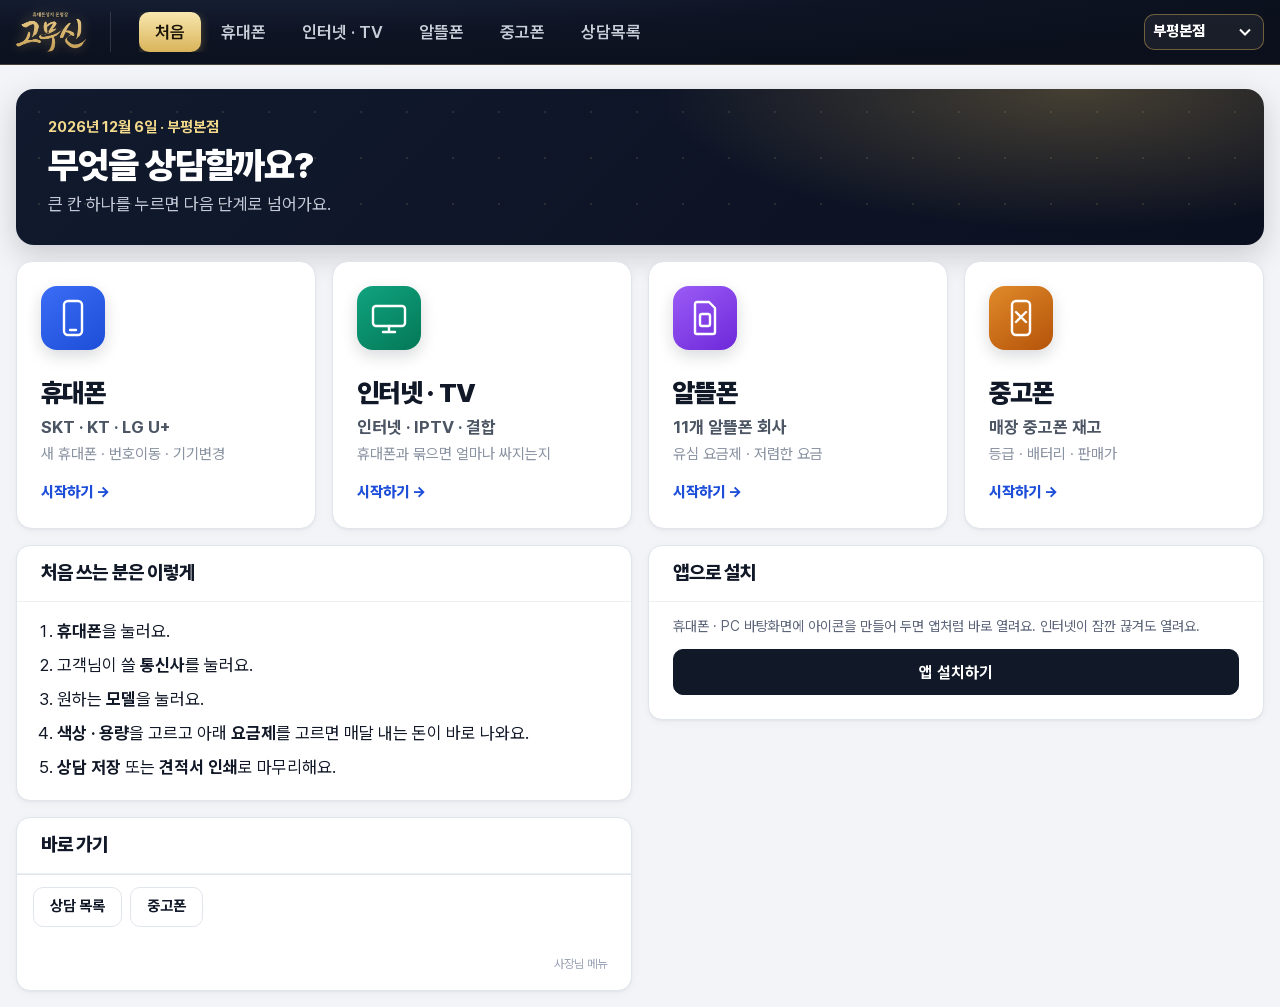
==== commit c5ea9504: "상담: 저장 목록 → 고객 정보(동의) → 태블릿 사인 흐름 Co-Authored-By: Claude Opus 5.5 <noreply@anthropic.com> Claude-Ses" ====
--- a/gomusin-consult/index.html
+++ b/gomusin-consult/index.html
@@ -13,7 +13,7 @@
 <meta name="apple-mobile-web-app-title" content="고무신 상담">
 <meta name="apple-mobile-web-app-status-bar-style" content="black-translucent">
 <link rel="apple-touch-icon" href="assets/icons/apple-180.png">
-<link rel="stylesheet" href="css/app.css?v=20261128b">
+<link rel="stylesheet" href="css/app.css?v=20261128d">
 </head>
 <body>
 <header class="top"><div class="stars" id="stars" aria-hidden="true"></div>
@@ -29,8 +29,8 @@
 <main id="app"></main>
 <div id="print"></div>
 <div id="toast"></div>
-<script src="js/data.js?v=20261128b"></script>
-<script src="js/core.js?v=20261128b"></script>
-<script src="js/app.js?v=20261128b"></script>
+<script src="js/data.js?v=20261128d"></script>
+<script src="js/core.js?v=20261128d"></script>
+<script src="js/app.js?v=20261128d"></script>
 </body>
 </html>
--- a/gomusin-consult/css/app.css
+++ b/gomusin-consult/css/app.css
@@ -1069,3 +1069,56 @@
   .steps li { flex: none; }
   .car-grid.mv .car .ds { font-size: 13px; padding: 0 8px; }
 }
+/* 작은 안내창(저장 안내 · 요금제 변경 안내)은 휴대폰 · 태블릿에서도 가운데 카드로 */
+@media (max-width: 760px) { .modal-bg:has(.modal.sm) { align-items: center; padding: 12px; } .modal.sm { height: auto !important; border-radius: 16px; max-height: calc(100vh - 24px); } }
+
+/* 상담 목록 · 고객 정보 · 사인 */
+.rec-t tbody tr { cursor: pointer; }
+.rec-t tbody tr.wait td:first-child { box-shadow: inset 4px 0 0 #E11D48; }
+.rec-t .rc-time { white-space: nowrap; color: #4B5563; font-variant-numeric: tabular-nums; }
+.rc-wait { display: inline-block; padding: 4px 10px; border-radius: 999px; background: #FFF1F3; color: #E11D48; font-size: 13px; font-weight: 800; white-space: nowrap; }
+.rc-ok { display: inline-block; padding: 4px 10px; border-radius: 999px; background: #ECFDF3; color: #047857; font-size: 13px; font-weight: 800; white-space: nowrap; }
+.rc-acts { white-space: nowrap; }
+.ci-sum { display: grid; gap: 6px; padding: 12px 14px; margin-bottom: 14px; border-radius: 12px; background: #F7F8FA; border: 1px solid #ECEEF2; }
+.ci-sum > div { display: flex; justify-content: space-between; gap: 12px; font-size: 14px; }
+.ci-sum span { color: #6B7280; }
+.ci-sum b { text-align: right; }
+.ci-amt { color: #E11D48; font-size: 17px; }
+.ci-p input#c-name, .ci-p input#c-phone { height: 52px; font-size: 18px; }
+.pv-box { margin-top: 16px; padding: 14px 16px; border: 1.5px solid #E1E5EC; border-radius: 12px; background: #FAFBFC; transition: border-color .15s, background .15s; }
+.pv-box.need { border-color: #E11D48; background: #FFF1F3; }
+.pv-h { font-size: 15px; font-weight: 800; margin-bottom: 10px; }
+.pv-h span { font-size: 12.5px; font-weight: 700; color: #E11D48; }
+.pv-t { width: 100%; border-collapse: collapse; font-size: 13px; line-height: 1.5; }
+.pv-t th { width: 78px; text-align: left; vertical-align: top; padding: 6px 8px 6px 0; color: #4B5563; font-weight: 700; white-space: nowrap; }
+.pv-t td { padding: 6px 0; border-bottom: 1px solid #EEF1F5; }
+.pv-t tr:last-child td { border-bottom: 0; }
+.pv-sm { margin: 8px 0 10px; font-size: 12.5px; color: #7A8396; line-height: 1.5; }
+.pv-ck { display: flex; gap: 10px; align-items: center; padding: 14px; border-radius: 10px; background: #fff; border: 1px solid #E1E5EC; font-size: 16px; cursor: pointer; }
+.pv-ck input { width: 24px; height: 24px; flex: none; margin: 0; accent-color: #111827; }
+.modal.sg-modal { max-width: 760px; }
+.sg-who { font-size: 16px; margin-bottom: 12px; }
+.sg-wrap { position: relative; border: 2px dashed #C9CFD9; border-radius: 14px; background: #fff; }
+.sg-wrap canvas { display: block; width: 100%; height: 260px; touch-action: none; cursor: crosshair; }
+.sg-ph { position: absolute; inset: 0; display: flex; align-items: center; justify-content: center; color: #C9CFD9; font-size: 28px; font-weight: 800; pointer-events: none; }
+.sg-tools { margin-top: 10px; text-align: right; }
+.sg-fin { text-align: center; padding: 28px 16px; }
+.sg-ck { width: 64px; height: 64px; margin: 0 auto 14px; border-radius: 50%; background: #111827; color: #fff; font-size: 34px; line-height: 64px; }
+.sg-t { font-size: 20px; font-weight: 800; }
+.sg-s { margin-top: 6px; color: #6B7280; }
+.sg-img { display: block; width: 100%; margin-top: 12px; border: 1px solid #ECEEF2; border-radius: 10px; }
+@media (max-width: 600px) { .sg-wrap canvas { height: 200px; } .rc-acts .btn { padding: 0 8px; } }
+@media (max-width: 600px) {
+  .rec-t thead { display: none; }
+  .rec-t, .rec-t tbody { display: block; width: 100%; }
+  .rec-t tbody tr { display: grid; grid-template-columns: 1fr auto; gap: 4px 8px; padding: 12px 14px; border-bottom: 1px solid #EEF1F5; align-items: center; }
+  .rec-t tbody tr.wait { box-shadow: inset 4px 0 0 #E11D48; }
+  .rec-t tbody tr.wait td:first-child { box-shadow: none; }
+  .rec-t td { padding: 0 !important; border: 0 !important; height: auto !important; }
+  .rec-t td:nth-child(1) { grid-row: 1; grid-column: 1; font-size: 13px; }
+  .rec-t td:nth-child(6) { grid-row: 1; grid-column: 2; text-align: right; }
+  .rec-t td:nth-child(2) { grid-row: 2; grid-column: 1 / -1; font-size: 15px; }
+  .rec-t td:nth-child(4) { grid-row: 3; grid-column: 1; text-align: left !important; color: #E11D48; font-size: 16px; }
+  .rec-t td:nth-child(7) { grid-row: 3; grid-column: 2; }
+  .rec-t td.empty-note { grid-column: 1 / -1; }
+}
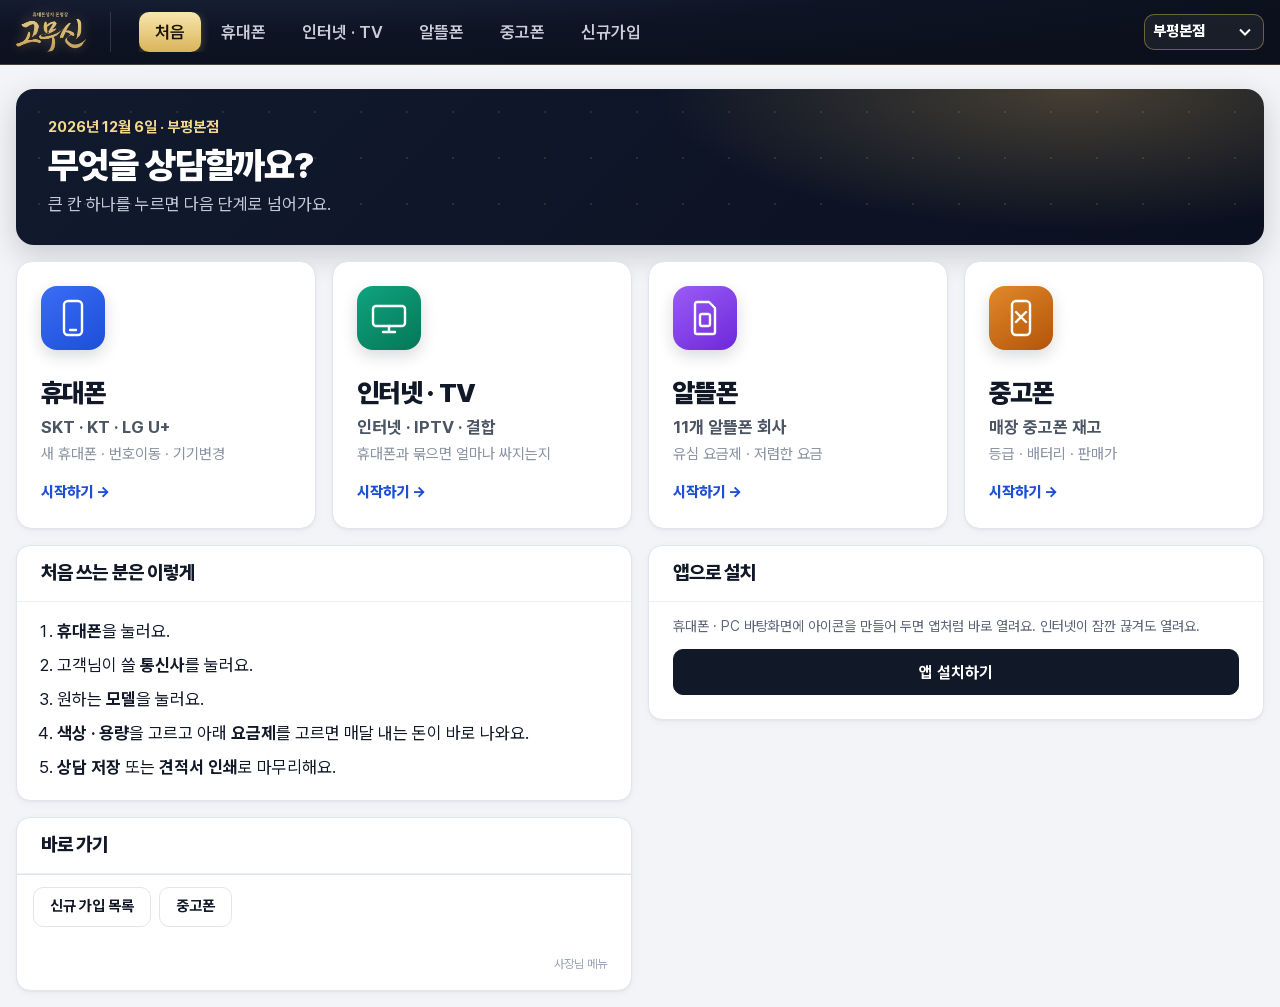
==== commit 351fa212: "상담: 신규 가입 목록 · 줄 누르면 개통 진행 · 매장별 색(본점 검정 · 간석 남색 · 숭의 빨강) Co-Authored-By: Claude Opus 5.5 <noreply@a" ====
--- a/gomusin-consult/index.html
+++ b/gomusin-consult/index.html
@@ -13,7 +13,7 @@
 <meta name="apple-mobile-web-app-title" content="고무신 상담">
 <meta name="apple-mobile-web-app-status-bar-style" content="black-translucent">
 <link rel="apple-touch-icon" href="assets/icons/apple-180.png">
-<link rel="stylesheet" href="css/app.css?v=20261128d">
+<link rel="stylesheet" href="css/app.css?v=20261128e">
 </head>
 <body>
 <header class="top"><div class="stars" id="stars" aria-hidden="true"></div>
@@ -29,8 +29,8 @@
 <main id="app"></main>
 <div id="print"></div>
 <div id="toast"></div>
-<script src="js/data.js?v=20261128d"></script>
-<script src="js/core.js?v=20261128d"></script>
-<script src="js/app.js?v=20261128d"></script>
+<script src="js/data.js?v=20261128e"></script>
+<script src="js/core.js?v=20261128e"></script>
+<script src="js/app.js?v=20261128e"></script>
 </body>
 </html>
--- a/gomusin-consult/css/app.css
+++ b/gomusin-consult/css/app.css
@@ -1122,3 +1122,21 @@
   .rec-t td:nth-child(7) { grid-row: 3; grid-column: 2; }
   .rec-t td.empty-note { grid-column: 1 / -1; }
 }
+/* 매장별 색: 부평본점 검정 · 간석점 남색 · 숭의점 빨강 */
+.st-chip { display: inline-block; padding: 3px 9px; border-radius: 6px; color: #fff; font-size: 12.5px; font-weight: 800; white-space: nowrap; }
+.st-chip.st-bupyeong { background: #111111; } .st-chip.st-ganseok { background: #1B2A6B; } .st-chip.st-sungui { background: #DC2626; }
+.rec-t tbody tr td:first-child { box-shadow: none !important; }
+.rec-t tbody tr.st-bupyeong td:first-child { box-shadow: inset 5px 0 0 #111111 !important; }
+.rec-t tbody tr.st-ganseok td:first-child { box-shadow: inset 5px 0 0 #1B2A6B !important; }
+.rec-t tbody tr.st-sungui td:first-child { box-shadow: inset 5px 0 0 #DC2626 !important; }
+.rec-t tbody tr.done { opacity: .72; }
+.rc-wait { background: #111827; color: #fff; }
+@media (max-width: 600px) {
+  .rec-t tbody tr.wait { box-shadow: none; }
+  .rec-t tbody tr.st-bupyeong { box-shadow: inset 5px 0 0 #111111 !important; }
+  .rec-t tbody tr.st-ganseok { box-shadow: inset 5px 0 0 #1B2A6B !important; }
+  .rec-t tbody tr.st-sungui { box-shadow: inset 5px 0 0 #DC2626 !important; }
+  .rec-t tbody tr td:first-child { box-shadow: none !important; }
+  .rec-t td:nth-child(5) { display: block !important; grid-row: 4; grid-column: 1; }
+}
+@media (max-width: 600px) { .rec-t tbody tr.st-bupyeong td:first-child, .rec-t tbody tr.st-ganseok td:first-child, .rec-t tbody tr.st-sungui td:first-child { box-shadow: none !important; } }
